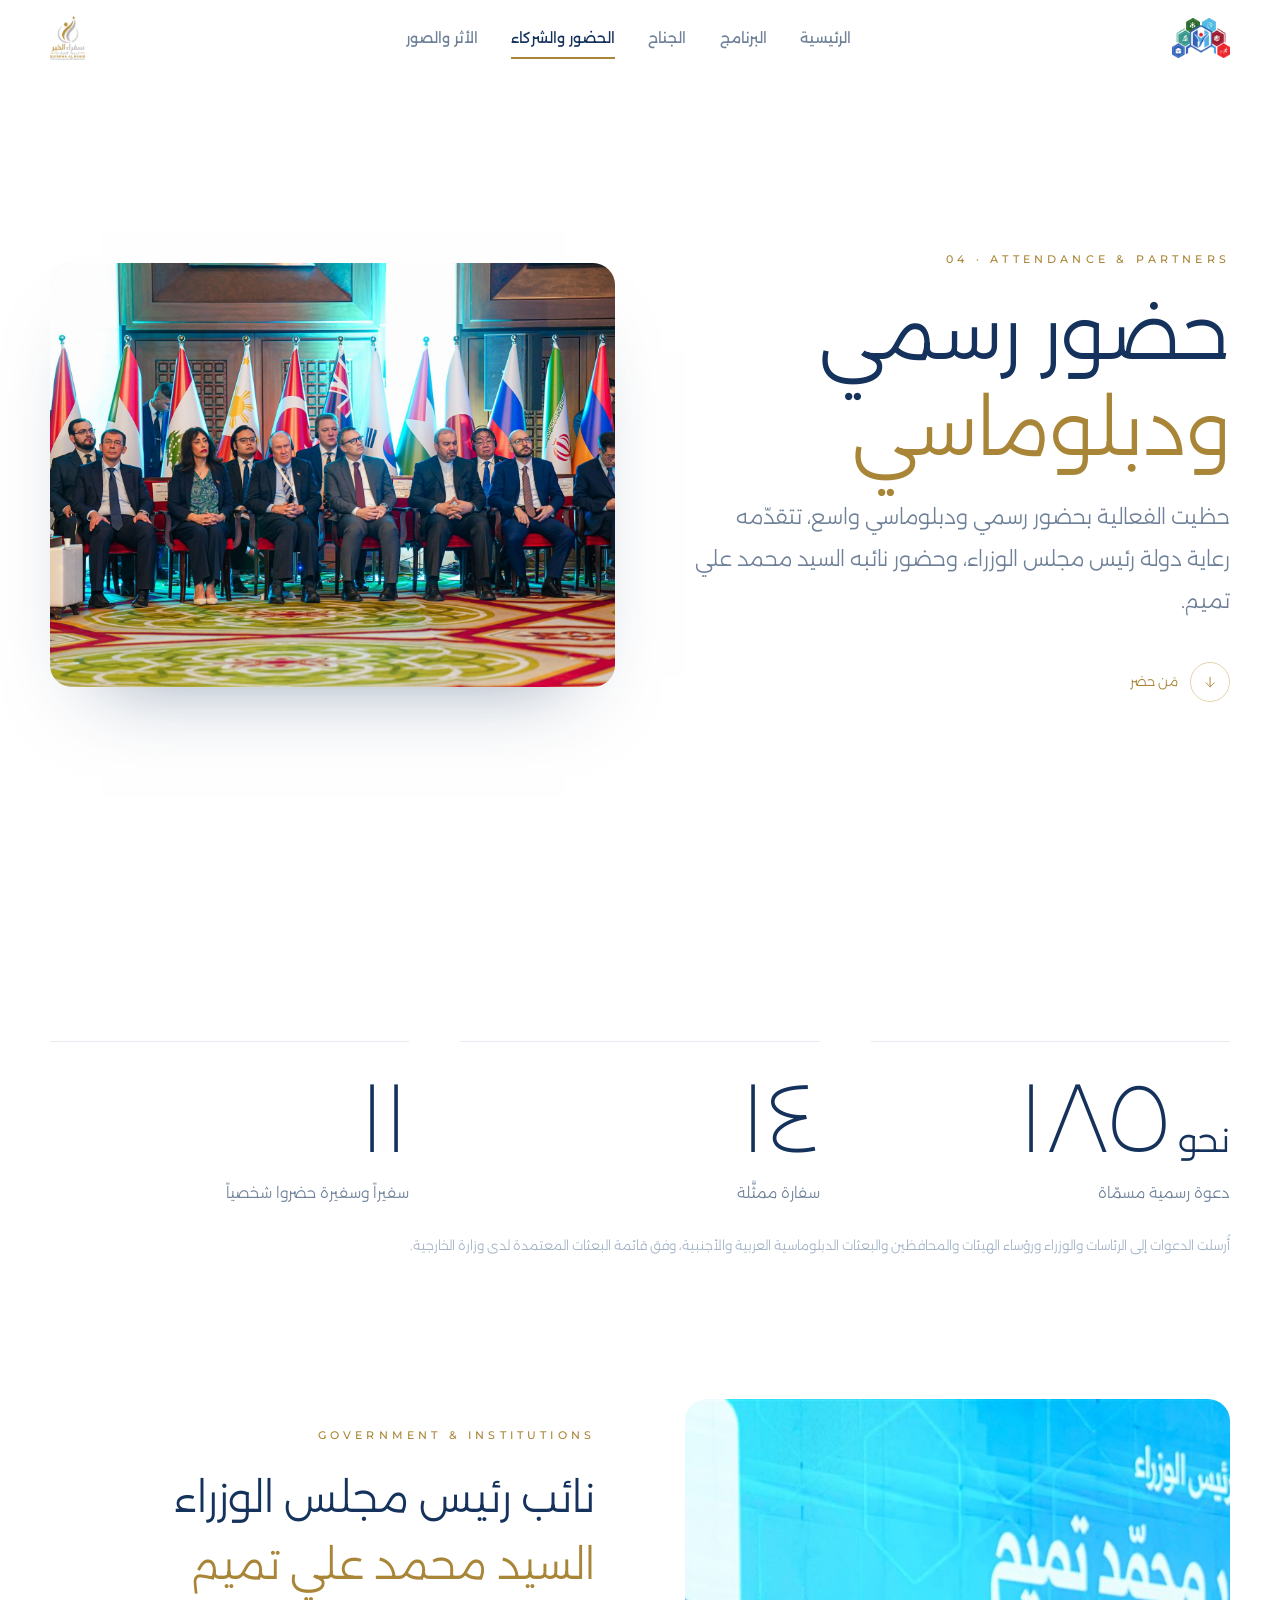
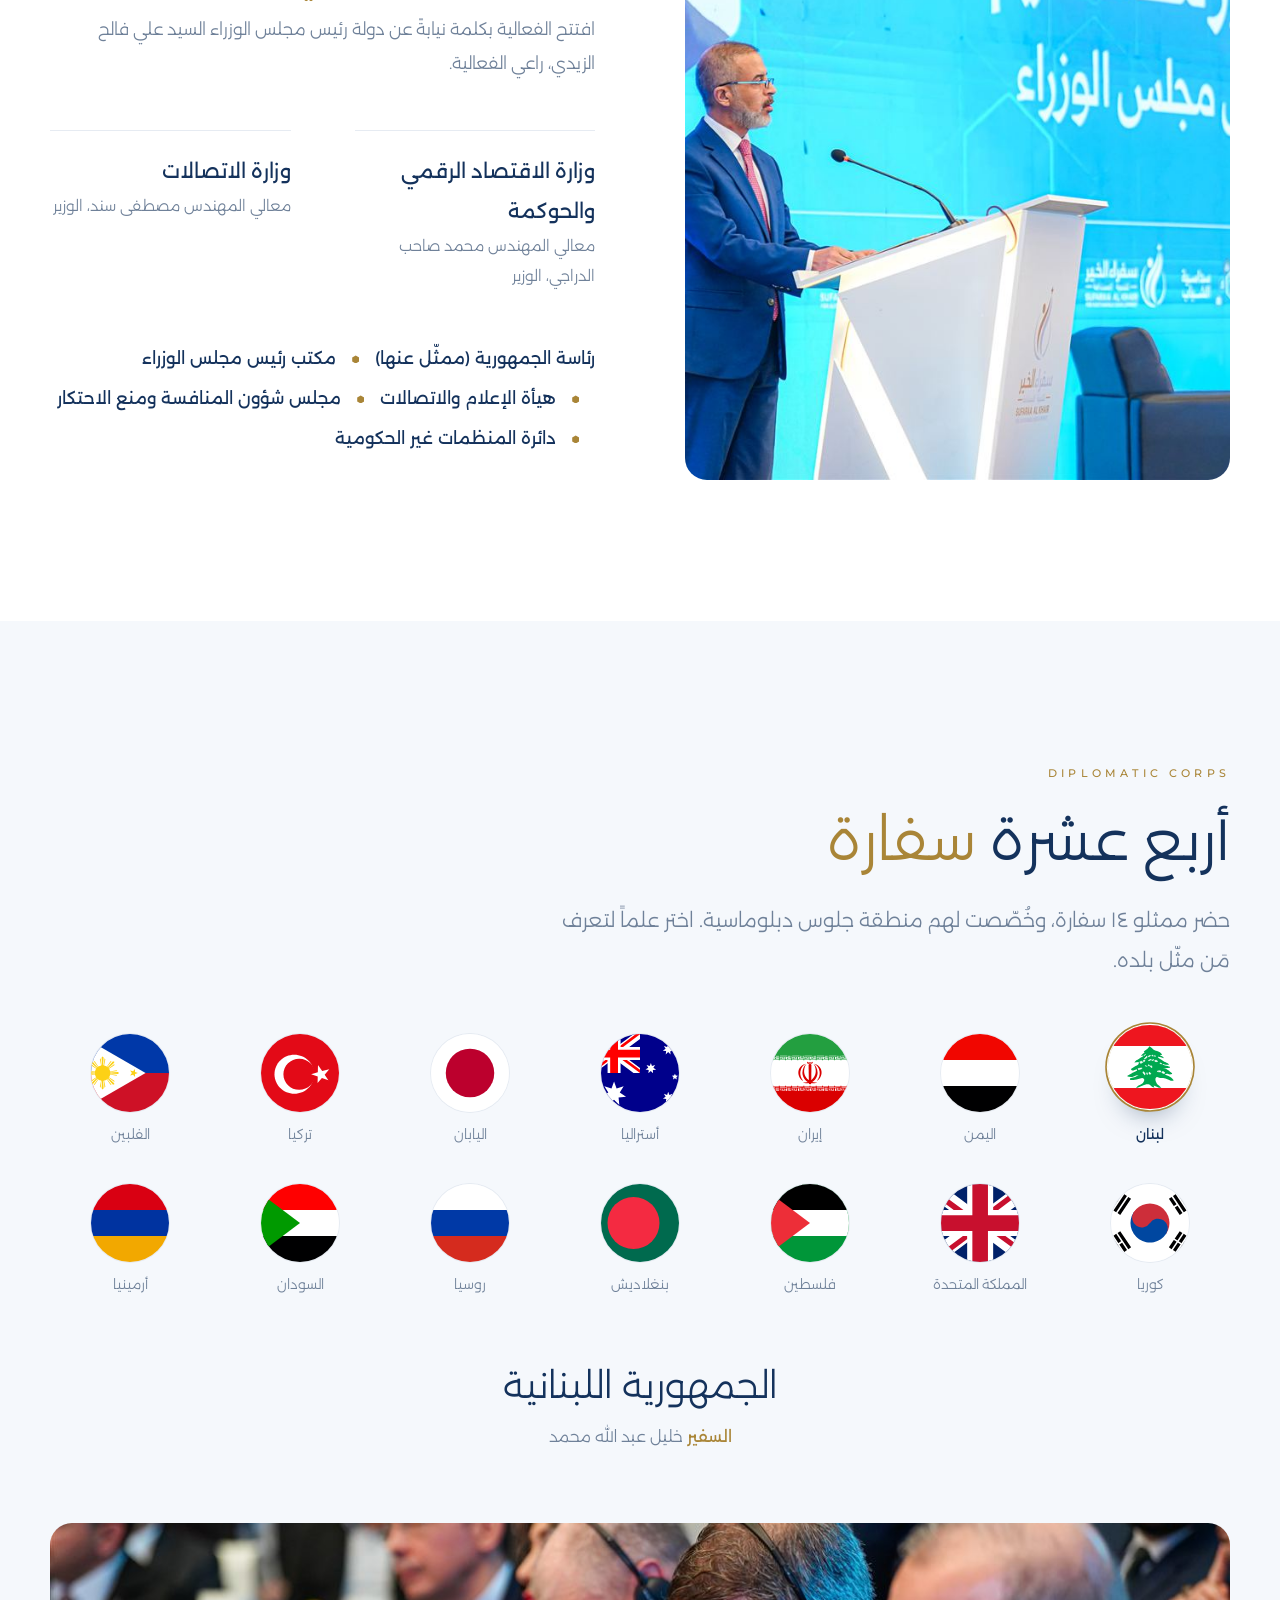
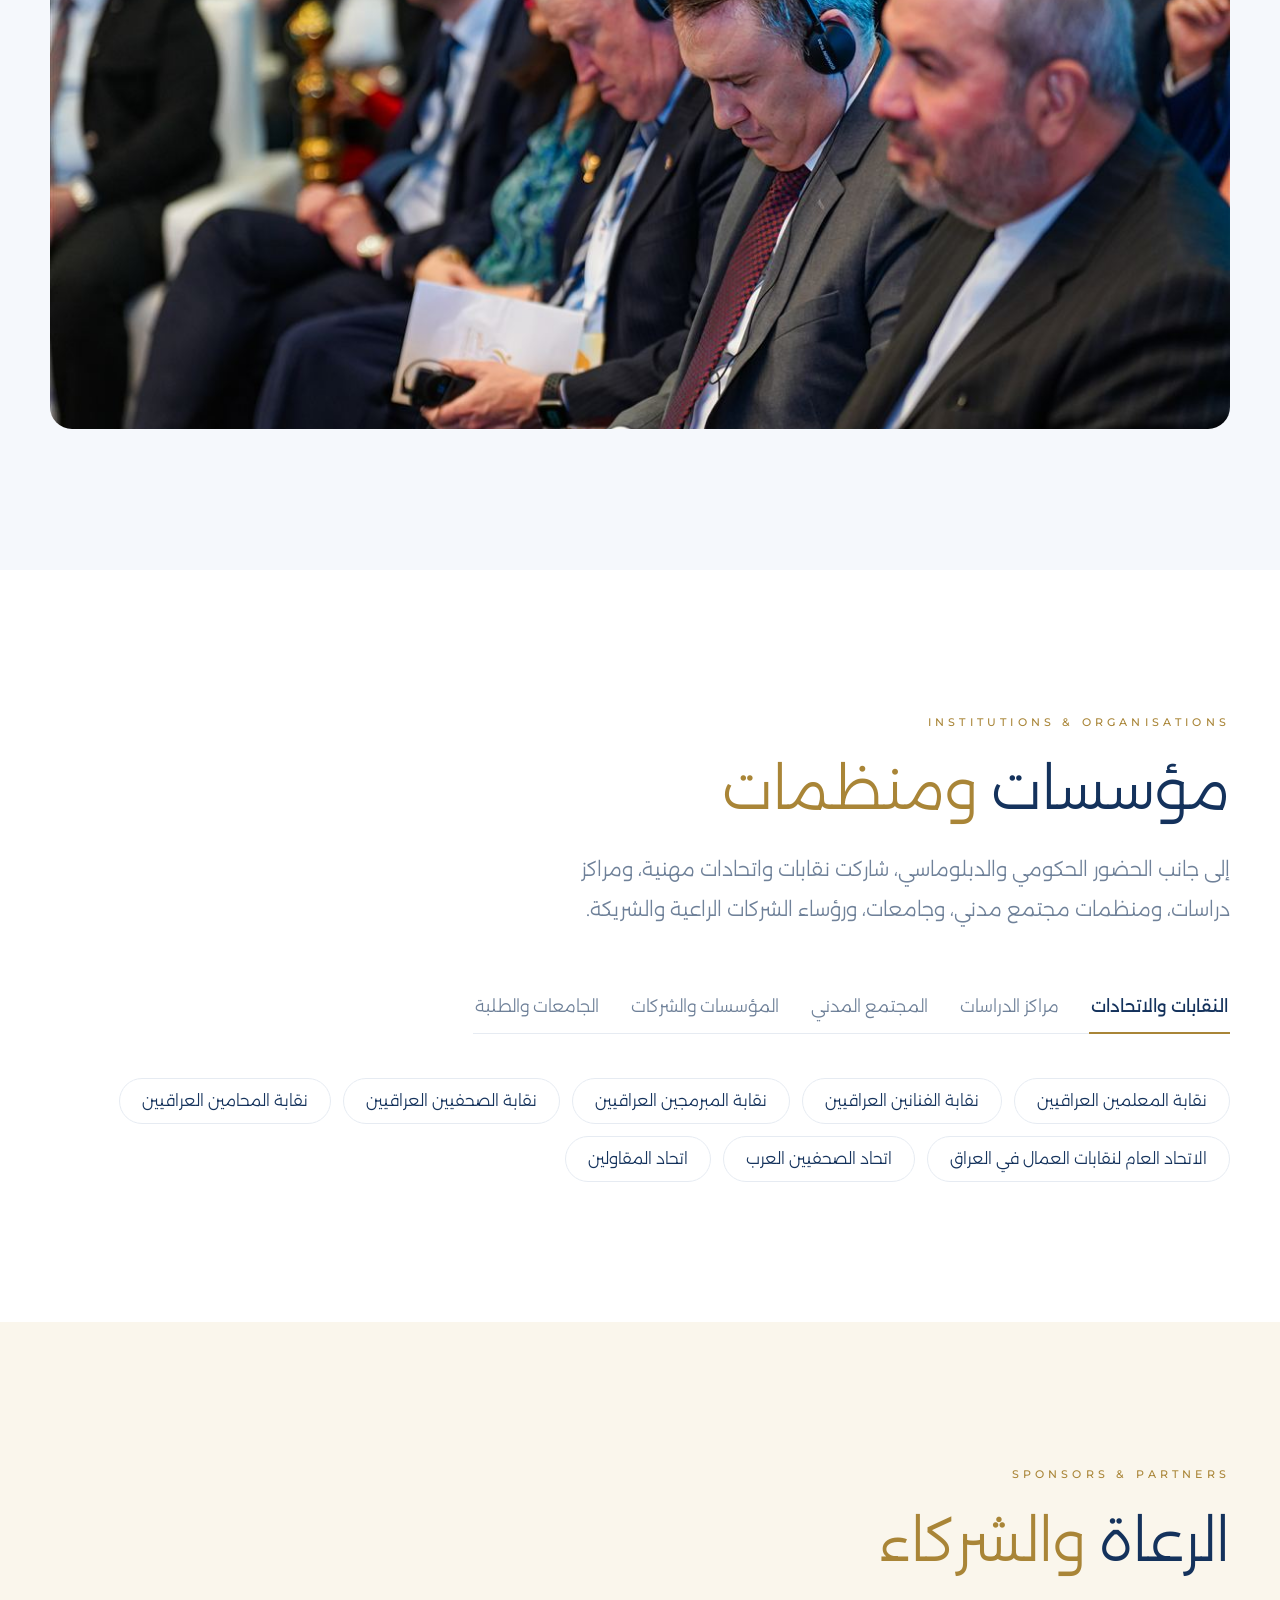
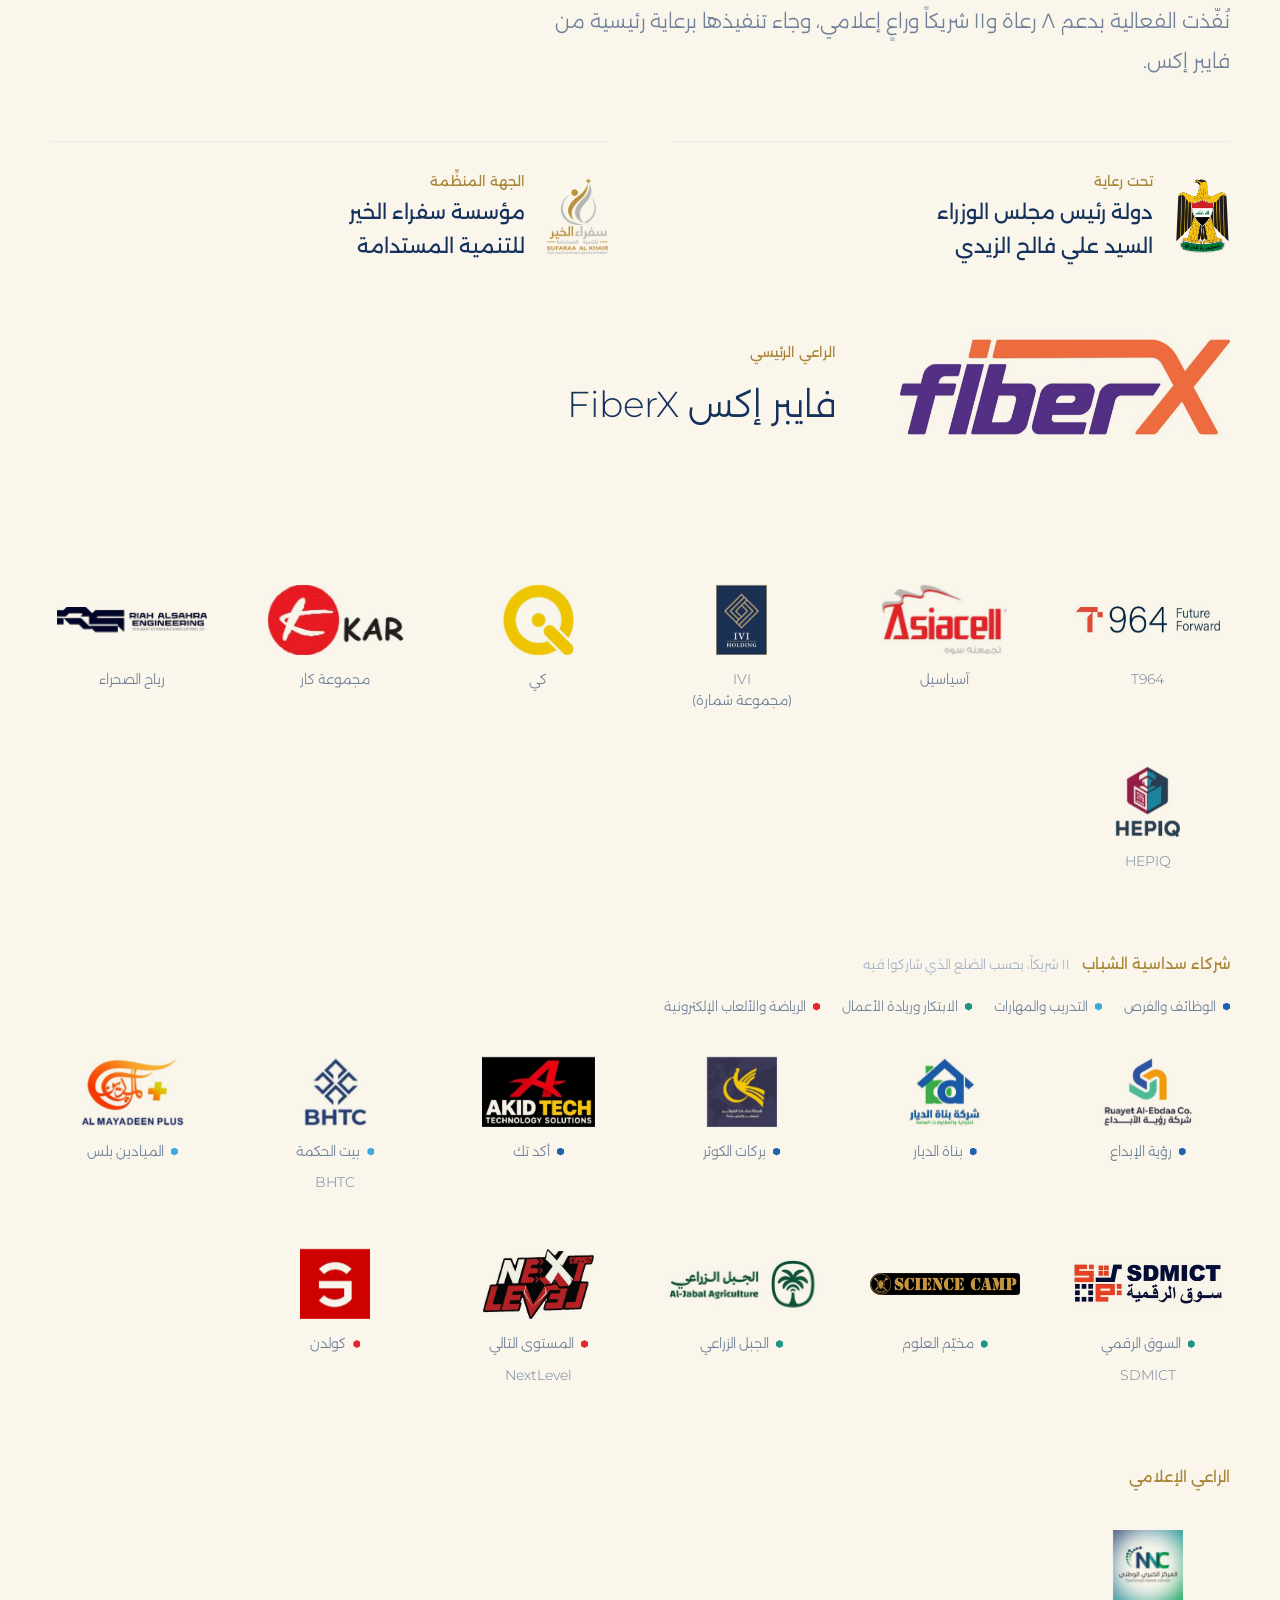
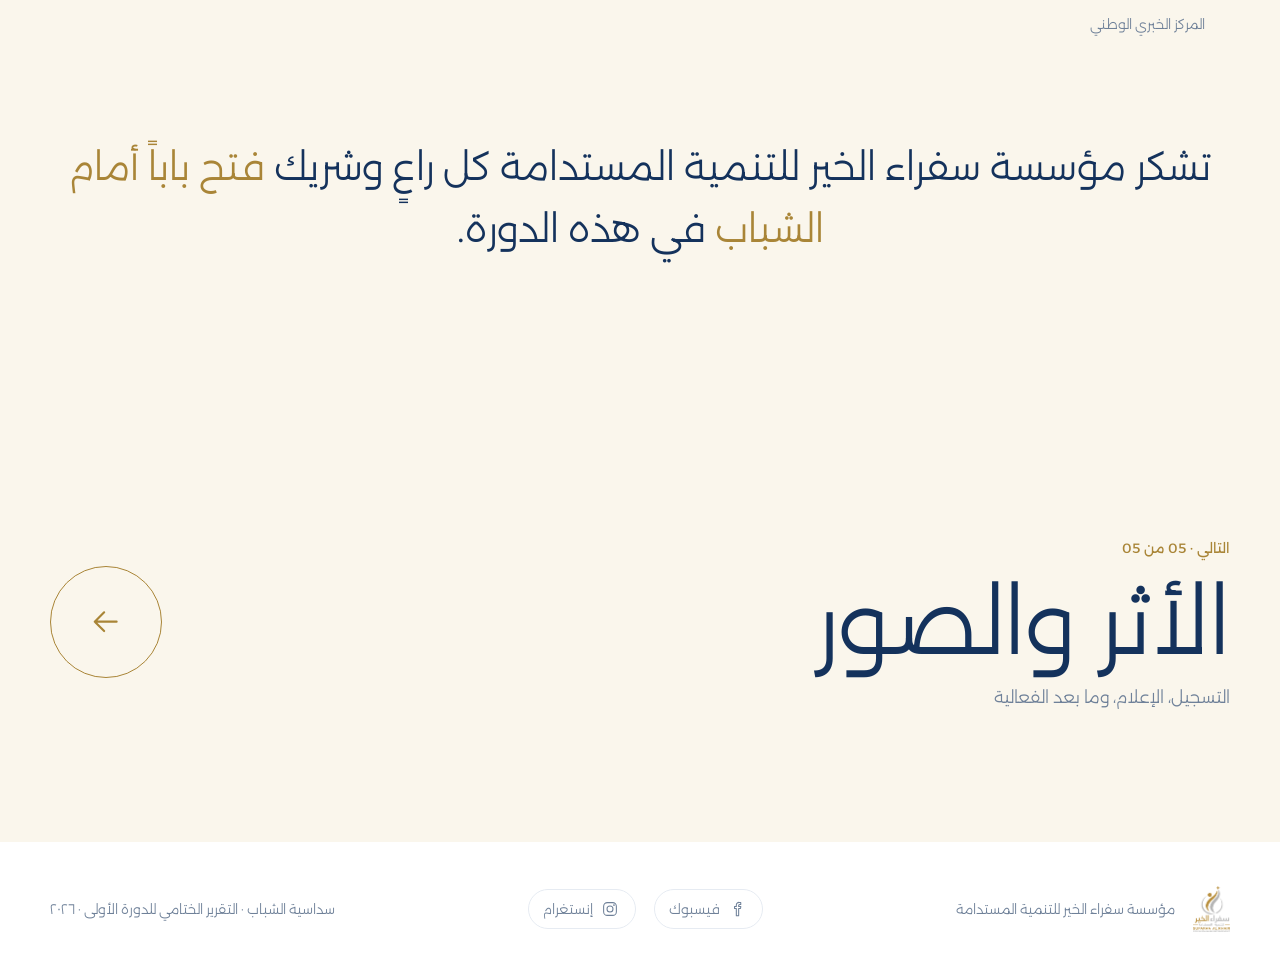
==== report/people.html @ f7fc6d18 "Add final report preview under /report/ Five-page final report site for review. Not linked from the " ====
<!doctype html>
<html lang="ar" dir="rtl">
<head>
<meta charset="utf-8">
<meta name="robots" content="noindex, nofollow">
<meta name="viewport" content="width=device-width, initial-scale=1">
<title>الحضور والشركاء · سداسية الشباب – التقرير الختامي</title>
<meta name="description" content="التقرير الختامي للدورة الأولى من سداسية الشباب، ٦–٧ تشرين الثاني ٢٠٢٦، فندق الرشيد، بغداد. مؤسسة سفراء الخير للتنمية المستدامة.">
<meta property="og:title" content="سداسية الشباب – التقرير الختامي للدورة الأولى">
<meta property="og:image" content="https://hexagon-youth.github.io/report/report-assets/img/photos/p039.jpg">
<meta name="theme-color" content="#14325c">
<link rel="icon" href="report-assets/img/hexagon.png">
<link rel="stylesheet" href="report-assets/site.css">
</head>
<body>
<header class="top" id="top">
  <div class="wrap">
    <a class="logo" href="index.html" aria-label="سداسية الشباب"><img src="report-assets/img/hexagon.png" alt="سداسية الشباب"></a>
    <nav aria-label="صفحات التقرير"><a href="index.html">الرئيسية</a><a href="program.html">البرنامج</a><a href="pavilion.html">الجناح</a><a href="people.html" class="on" aria-current="page">الحضور والشركاء</a><a href="impact.html">الأثر والصور</a></nav>
    <img class="org" src="report-assets/img/sufaraa.png" alt="مؤسسة سفراء الخير للتنمية المستدامة">
    <button class="burger" id="burger" aria-label="القائمة"><svg class="ic" viewBox="0 0 24 24" aria-hidden="true"><path d="M4 7h16M4 12h16M4 17h16"/></svg></button>
  </div>
</header>
<div class="sheet" id="sheet">
  <button class="x" id="sheetx" aria-label="إغلاق"><svg class="ic" viewBox="0 0 24 24" aria-hidden="true"><path d="M6 6l12 12M18 6 6 18"/></svg></button>
  <a href="index.html"><i>01</i>الرئيسية</a><a href="program.html"><i>02</i>البرنامج</a><a href="pavilion.html"><i>03</i>الجناح</a><a href="people.html"><i>04</i>الحضور والشركاء</a><a href="impact.html"><i>05</i>الأثر والصور</a>
</div>
<main>

<section class="cover">
  <div class="wrap">
    <div>
      <span class="kick">04 · ATTENDANCE &amp; PARTNERS</span>
      <h1 style="font-size:clamp(40px,6vw,82px)">حضور رسمي <span class="g">ودبلوماسي</span></h1>
      <p class="lead">حظيت الفعالية بحضور رسمي ودبلوماسي واسع، تتقدّمه رعاية دولة رئيس مجلس الوزراء، وحضور نائبه السيد محمد علي تميم.</p>
      <a class="cue" href="#gov"><span><svg class="ic" viewBox="0 0 24 24" aria-hidden="true"><path d="M12 5v14M6 13l6 6 6-6"/></svg></span>مَن حضر</a>
    </div>
    <div class="media"><figure class="ph zoom r43 rv" data-cap="السلك الدبلوماسي في منطقة الجلوس المخصّصة له" tabindex="0"><img src="report-assets/img/photos/p038.jpg" alt="السلك الدبلوماسي في منطقة الجلوس المخصّصة له" loading="lazy"><figcaption>السلك الدبلوماسي في منطقة الجلوس المخصّصة له</figcaption></figure></div>
  </div>
</section>

<section style="padding-bottom:0">
  <div class="wrap">
    <div class="nums" style="--n:3">
      <div class="num rv"><div class="v"><small style="font-size:.36em">نحو </small><span data-count="185">١٨٥</span></div><div class="l">دعوة رسمية مسمّاة</div></div>
      <div class="num rv" style="--d:90ms"><div class="v"><span data-count="14">١٤</span></div><div class="l">سفارة ممثَّلة</div></div>
      <div class="num rv" style="--d:180ms"><div class="v"><span data-count="11">١١</span></div><div class="l">سفيراً وسفيرة حضروا شخصياً</div></div>
    </div>
    <p class="fine rv">أُرسلت الدعوات إلى الرئاسات والوزراء ورؤساء الهيئات والمحافظين والبعثات الدبلوماسية العربية والأجنبية، وفق قائمة البعثات المعتمدة لدى وزارة الخارجية.</p>
  </div>
</section>

<section id="gov">
  <div class="wrap split">
    <figure class="ph zoom r45 first rv" data-cap="كلمة نائب رئيس مجلس الوزراء في الافتتاح" tabindex="0"><img src="report-assets/img/photos/p045.jpg" alt="كلمة نائب رئيس مجلس الوزراء في الافتتاح" loading="lazy"><figcaption>كلمة نائب رئيس مجلس الوزراء في الافتتاح</figcaption></figure>
    <div class="txt">
      <span class="kick rv">GOVERNMENT &amp; INSTITUTIONS</span>
      <div class="dpm rv" style="margin-top:18px"><h3>نائب رئيس مجلس الوزراء<br><span style="color:var(--gold)">السيد محمد علي تميم</span></h3><p>افتتح الفعالية بكلمة نيابةً عن دولة رئيس مجلس الوزراء السيد علي فالح الزيدي، راعي الفعالية.</p></div>
      <div class="mins">
        <div class="rv"><h4>وزارة الاقتصاد الرقمي والحوكمة</h4><p>معالي المهندس محمد صاحب الدراجي، الوزير</p></div>
        <div class="rv" style="--d:100ms"><h4>وزارة الاتصالات</h4><p>معالي المهندس مصطفى سند، الوزير</p></div>
      </div>
      <ul class="inline rv"><li>رئاسة الجمهورية (ممثّل عنها)</li><li>مكتب رئيس مجلس الوزراء</li><li>هيأة الإعلام والاتصالات</li><li>مجلس شؤون المنافسة ومنع الاحتكار</li><li>دائرة المنظمات غير الحكومية</li></ul>
    </div>
  </div>
</section>

<section class="mist">
  <div class="wrap">
    <span class="kick rv">DIPLOMATIC CORPS</span>
    <h2 class="h rv" style="margin-top:14px">أربع عشرة <span class="g">سفارة</span></h2>
    <p class="sub rv">حضر ممثلو ١٤ سفارة، وخُصّصت لهم منطقة جلوس دبلوماسية. اختر علماً لتعرف مَن مثّل بلده.</p>
    <div class="flagrow rv" role="group" aria-label="السفارات">
      <button class="flag" aria-pressed="true" data-n="الجمهورية اللبنانية" data-r="السفير" data-m="خليل عبد الله محمد"><img src="report-assets/img/flags/lb.svg" alt="علم الجمهورية اللبنانية" loading="lazy"><span>لبنان</span></button><button class="flag" aria-pressed="false" data-n="الجمهورية اليمنية" data-r="السفير" data-m="الخضر أحمد مرمش"><img src="report-assets/img/flags/ye.svg" alt="علم الجمهورية اليمنية" loading="lazy"><span>اليمن</span></button><button class="flag" aria-pressed="false" data-n="الجمهورية الإسلامية الإيرانية" data-r="السفير" data-m="محمد كاظم آل صادق"><img src="report-assets/img/flags/ir.svg" alt="علم الجمهورية الإسلامية الإيرانية" loading="lazy"><span>إيران</span></button><button class="flag" aria-pressed="false" data-n="أستراليا" data-r="السفير" data-m="غلين مايلز"><img src="report-assets/img/flags/au.svg" alt="علم أستراليا" loading="lazy"><span>أستراليا</span></button><button class="flag" aria-pressed="false" data-n="اليابان" data-r="مدير القسم الاقتصادي" data-m="تاشيرو تاكاهيسا"><img src="report-assets/img/flags/jp.svg" alt="علم اليابان" loading="lazy"><span>اليابان</span></button><button class="flag" aria-pressed="false" data-n="الجمهورية التركية" data-r="السفير" data-m="أنيل بورا إينان"><img src="report-assets/img/flags/tr.svg" alt="علم الجمهورية التركية" loading="lazy"><span>تركيا</span></button><button class="flag" aria-pressed="false" data-n="جمهورية الفلبين" data-r="السفير" data-m="تشارلي باكانيا مانانجان"><img src="report-assets/img/flags/ph.svg" alt="علم جمهورية الفلبين" loading="lazy"><span>الفلبين</span></button><button class="flag" aria-pressed="false" data-n="جمهورية كوريا" data-r="السفير" data-m="لي جون إيل"><img src="report-assets/img/flags/kr.svg" alt="علم جمهورية كوريا" loading="lazy"><span>كوريا</span></button><button class="flag" aria-pressed="false" data-n="المملكة المتحدة" data-r="ممثلان عن السفارة" data-m=""><img src="report-assets/img/flags/gb.svg" alt="علم المملكة المتحدة" loading="lazy"><span>المملكة المتحدة</span></button><button class="flag" aria-pressed="false" data-n="دولة فلسطين" data-r="السفيرة" data-m="سمر عوض الله"><img src="report-assets/img/flags/ps.svg" alt="علم دولة فلسطين" loading="lazy"><span>فلسطين</span></button><button class="flag" aria-pressed="false" data-n="جمهورية بنغلاديش الشعبية" data-r="السفير" data-m="اللواء محمد مقصود الحق"><img src="report-assets/img/flags/bd.svg" alt="علم جمهورية بنغلاديش الشعبية" loading="lazy"><span>بنغلاديش</span></button><button class="flag" aria-pressed="false" data-n="روسيا الاتحادية" data-r="السفير" data-m="تيمور بيتشاتكين، ومعه رئيس القسم القنصلي مارك كالينين"><img src="report-assets/img/flags/ru.svg" alt="علم روسيا الاتحادية" loading="lazy"><span>روسيا</span></button><button class="flag" aria-pressed="false" data-n="جمهورية السودان" data-r="القائم بالأعمال" data-m=""><img src="report-assets/img/flags/sd.svg" alt="علم جمهورية السودان" loading="lazy"><span>السودان</span></button><button class="flag" aria-pressed="false" data-n="جمهورية أرمينيا" data-r="السفير" data-m="روبين سوغويان"><img src="report-assets/img/flags/am.svg" alt="علم جمهورية أرمينيا" loading="lazy"><span>أرمينيا</span></button>
    </div>
    <div class="fdetail rv" id="fdetail" aria-live="polite"><h4>الجمهورية اللبنانية</h4><p>السفير <span>خليل عبد الله محمد</span></p></div>
    <div style="margin-top:70px"><figure class="ph zoom r21 rv" data-cap="دبلوماسيون يتابعون الجلسات" tabindex="0"><img src="report-assets/img/photos/p059.jpg" alt="دبلوماسيون يتابعون الجلسات" loading="lazy"><figcaption>دبلوماسيون يتابعون الجلسات</figcaption></figure></div>
  </div>
</section>

<section>
  <div class="wrap">
    <span class="kick rv">INSTITUTIONS &amp; ORGANISATIONS</span>
    <h2 class="h rv" style="margin-top:14px">مؤسسات <span class="g">ومنظمات</span></h2>
    <p class="sub rv" style="margin-bottom:50px">إلى جانب الحضور الحكومي والدبلوماسي، شاركت نقابات واتحادات مهنية، ومراكز دراسات، ومنظمات مجتمع مدني، وجامعات، ورؤساء الشركات الراعية والشريكة.</p>
    <div class="sw rv" data-sw="inst" style="flex-wrap:wrap"><button aria-pressed="true" data-t="0">النقابات والاتحادات</button><button aria-pressed="false" data-t="1">مراكز الدراسات</button><button aria-pressed="false" data-t="2">المجتمع المدني</button><button aria-pressed="false" data-t="3">المؤسسات والشركات</button><button aria-pressed="false" data-t="4">الجامعات والطلبة</button></div>
    <div data-pane="inst" data-t="0"><div class="tags"><span>نقابة المعلمين العراقيين</span><span>نقابة الفنانين العراقيين</span><span>نقابة المبرمجين العراقيين</span><span>نقابة الصحفيين العراقيين</span><span>نقابة المحامين العراقيين</span><span>الاتحاد العام لنقابات العمال في العراق</span><span>اتحاد الصحفيين العرب</span><span>اتحاد المقاولين</span></div></div><div data-pane="inst" data-t="1" hidden><div class="tags"><span>مركز العصر للدراسات واستطلاع الرأي العام</span><span>مركز الرفد للبحوث</span><span>مركز البحوث للدراسات</span></div></div><div data-pane="inst" data-t="2" hidden><div class="tags"><span>منظمة البناء الأخضر</span><span>منظمة الأمد للتنمية</span></div></div><div data-pane="inst" data-t="3" hidden><div class="tags"><span>المصرف العراقي للتجارة</span><span>الشركة العامة للاتصالات والمعلوماتية</span><span>شركة أمواج الدولية</span><span>شركة أفق السماء</span><span>شركة المشوار العالمي</span><span>شركة الظفر</span></div><p class="tabtxt" style="margin-top:26px">وحضر رؤساء وممثلو الشركات الراعية والشريكة التسع عشرة والراعي الإعلامي.</p></div><div data-pane="inst" data-t="4" hidden><p class="tabtxt" style="margin-top:0px">شاركت مجموعات طلابية من الجامعات، منها <b>كلية الآداب في جامعة بغداد</b>، ووصلت قوائم جماعية من الجامعات إلى فريق التسجيل قبل الفعالية.</p></div>
  </div>
</section>

<section class="sand">
  <div class="wrap">
    <span class="kick rv">SPONSORS &amp; PARTNERS</span>
    <h2 class="h rv" style="margin-top:14px">الرعاة <span class="g">والشركاء</span></h2>
    <p class="sub rv" style="margin-bottom:60px">نُفّذت الفعالية بدعم ٨ رعاة و١١ شريكاً وراعٍ إعلامي، وجاء تنفيذها برعاية رئيسية من فايبر إكس.</p>
    <div class="patrons">
      <div class="rv"><img src="report-assets/img/emblem.png" alt="شعار جمهورية العراق"><span><small>تحت رعاية</small><h4>دولة رئيس مجلس الوزراء<br>السيد علي فالح الزيدي</h4></span></div>
      <div class="rv" style="--d:120ms"><img src="report-assets/img/sufaraa.png" alt=""><span><small>الجهة المنظِّمة</small><h4>مؤسسة سفراء الخير<br>للتنمية المستدامة</h4></span></div>
    </div>
    <div class="mainsp rv"><img src="report-assets/img/logos/fiberx.jpg" alt="FiberX" style="mix-blend-mode:multiply"><div><small>الراعي الرئيسي</small><h4>فايبر إكس <span class="lat">FiberX</span></h4></div></div>
    <div class="glabel rv">رعاة سداسية الشباب <small>٨ رعاة</small></div>
    <div class="logos"><div class="logo1 rv"><div class="lw"><img src="report-assets/img/logos/t964.jpg" alt="" loading="lazy"></div><span><span class="lat">T964</span></span></div><div class="logo1 rv"><div class="lw"><img src="report-assets/img/logos/asiacell.jpg" alt="" loading="lazy"></div><span>آسياسيل</span></div><div class="logo1 rv"><div class="lw"><img src="report-assets/img/logos/ivi.jpg" alt="" loading="lazy"></div><span><span class="lat">IVI</span> (مجموعة شمارة)</span></div><div class="logo1 rv"><div class="lw"><img src="report-assets/img/logos/qi.jpg" alt="" loading="lazy"></div><span>كي</span></div><div class="logo1 rv"><div class="lw"><img src="report-assets/img/logos/kar.jpg" alt="" loading="lazy"></div><span>مجموعة كار</span></div><div class="logo1 rv"><div class="lw"><img src="report-assets/img/logos/riah.jpg" alt="" loading="lazy"></div><span>رياح الصحراء</span></div><div class="logo1 rv"><div class="lw"><img src="report-assets/img/logos/hepiq.jpg" alt="" loading="lazy"></div><span><span class="lat">HEPIQ</span></span></div></div>
    <div class="glabel rv">شركاء سداسية الشباب <small>١١ شريكاً، بحسب الضلع الذي شاركوا فيه</small></div>
    <div class="legend rv"><span><i style="--c:var(--p1)"></i>الوظائف والفرص</span><span><i style="--c:var(--p2)"></i>التدريب والمهارات</span><span><i style="--c:var(--p3)"></i>الابتكار وريادة الأعمال</span><span><i style="--c:var(--p5)"></i>الرياضة والألعاب الإلكترونية</span></div>
    <div class="logos"><div class="logo1 rv"><div class="lw"><img src="report-assets/img/logos/ruya.jpg" alt="" loading="lazy"></div><span><i style="--c:var(--p1)"></i>رؤية الإبداع</span></div><div class="logo1 rv"><div class="lw"><img src="report-assets/img/logos/bunat.jpg" alt="" loading="lazy"></div><span><i style="--c:var(--p1)"></i>بناة الديار</span></div><div class="logo1 rv"><div class="lw"><img src="report-assets/img/logos/barakat.jpg" alt="" loading="lazy"></div><span><i style="--c:var(--p1)"></i>بركات الكوثر</span></div><div class="logo1 rv"><div class="lw"><img src="report-assets/img/logos/akid.jpg" alt="" loading="lazy"></div><span><i style="--c:var(--p1)"></i>أكد تك</span></div><div class="logo1 rv"><div class="lw"><img src="report-assets/img/logos/bhtc.jpg" alt="" loading="lazy"></div><span><i style="--c:var(--p2)"></i>بيت الحكمة <span class="lat">BHTC</span></span></div><div class="logo1 rv"><div class="lw"><img src="report-assets/img/logos/mayadeen.jpg" alt="" loading="lazy"></div><span><i style="--c:var(--p2)"></i>الميادين بلس</span></div><div class="logo1 rv"><div class="lw"><img src="report-assets/img/logos/sdmict.jpg" alt="" loading="lazy"></div><span><i style="--c:var(--p3)"></i>السوق الرقمي <span class="lat">SDMICT</span></span></div><div class="logo1 rv"><div class="lw"><img src="report-assets/img/logos/sciencecamp.png" alt="" loading="lazy"></div><span><i style="--c:var(--p3)"></i>مخيّم العلوم</span></div><div class="logo1 rv"><div class="lw"><img src="report-assets/img/logos/jabal.jpg" alt="" loading="lazy"></div><span><i style="--c:var(--p3)"></i>الجبل الزراعي</span></div><div class="logo1 rv"><div class="lw"><img src="report-assets/img/logos/nextlevel.jpg" alt="" loading="lazy"></div><span><i style="--c:var(--p5)"></i>المستوى التالي <span class="lat">NextLevel</span></span></div><div class="logo1 rv"><div class="lw"><img src="report-assets/img/logos/golden.jpg" alt="" loading="lazy"></div><span><i style="--c:var(--p5)"></i>كولدن</span></div></div>
    <div class="glabel rv">الراعي الإعلامي</div>
    <div class="logos"><div class="logo1 rv"><div class="lw"><img src="report-assets/img/logos/nnc.jpg" alt="" loading="lazy"></div><span>المركز الخبري الوطني</span></div></div>
    <p class="display rv" style="margin-top:100px;text-align:center;font-size:clamp(22px,3vw,38px)">تشكر مؤسسة سفراء الخير للتنمية المستدامة كل راعٍ وشريك <span class="g">فتح باباً أمام الشباب</span> في هذه الدورة.</p>
  </div>
</section>
</main>
<a class="next" href="impact.html"><div class="wrap"><div><small>التالي · 05 من 05</small><h2>الأثر والصور</h2><p style="color:var(--ink2)">التسجيل، الإعلام، وما بعد الفعالية</p></div><span class="go"><svg class="ic" viewBox="0 0 24 24" aria-hidden="true"><path d="M19 12H5M11 6l-6 6 6 6"/></svg></span></div></a>
<footer class="foot"><div class="wrap">
  <div><img src="report-assets/img/sufaraa.png" alt=""><span>مؤسسة سفراء الخير للتنمية المستدامة</span></div>
  <div class="social "><a href="https://www.facebook.com/profile.php?id=61595991387448" target="_blank" rel="noopener" aria-label="فيسبوك"><svg class="ic" viewBox="0 0 24 24" aria-hidden="true"><path d="M14.2 8.6V7.2c0-.8.5-1.3 1.3-1.3H17V3.2h-2.2a3.6 3.6 0 0 0-3.7 3.7v1.7H8.7v2.8h2.4V21h3.1v-9.6h2.5l.4-2.8z"/></svg><span>فيسبوك</span></a><a href="https://www.instagram.com/sufaraa.alkhair.iq/" target="_blank" rel="noopener" aria-label="إنستغرام"><svg class="ic" viewBox="0 0 24 24" aria-hidden="true"><rect x="3.5" y="3.5" width="17" height="17" rx="5"/><circle cx="12" cy="12" r="4"/><circle cx="17.3" cy="6.7" r=".5"/></svg><span>إنستغرام</span></a></div>
  <span>سداسية الشباب · التقرير الختامي للدورة الأولى · ٢٠٢٦</span>
</div></footer>
<script src="report-assets/site.js"></script>
</body>
</html>
---- report/report-assets/site.css ----
/* Hexagon of Youth – final report website (five pages). Arabic RTL.
   Editorial edition: photo-led, one idea per screen, light type, wide margins. */
@font-face { font-family: 'AlexAr'; src: url(fonts/alexandria-arabic-wght-normal.woff2) format('woff2'); font-weight: 100 900; font-display: swap; }
@font-face { font-family: 'AlexLat'; src: url(fonts/alexandria-latin-wght-normal.woff2) format('woff2'); font-weight: 100 900; font-display: swap; }
@font-face { font-family: 'Mont'; src: url(fonts/montserrat-latin-wght-normal.woff2) format('woff2'); font-weight: 100 900; font-display: swap; }

:root {
  --blue: #1f5fae; --navy: #14325c; --ink: #2a4263; --ink2: #6f8199; --mute: #a3b3c7;
  --gold: #a98537; --gold-l: #e4d3ab; --sand: #faf6ec; --line: #e6ebf2; --mist: #f5f8fc;
  --p1: #1e63b0; --p2: #3ba9e2; --p3: #1b9486; --p4: #8c1f2e; --p5: #e5262b; --p6: #1f6a38;
  --ar: 'itf Qomra Arabic', 'AlexAr', 'AlexLat', system-ui, sans-serif;
  --hexv: polygon(50% 0, 100% 25%, 100% 75%, 50% 100%, 0 75%, 0 25%);
  --pad: clamp(76px, 11vw, 168px);
}
* { box-sizing: border-box; margin: 0; padding: 0; }
html { scroll-behavior: smooth; -webkit-text-size-adjust: 100%; overflow-x: clip; }
body { font-family: var(--ar); font-weight: 300; color: var(--ink); font-size: 17px; line-height: 2; background: #fff; overflow-x: hidden; animation: pagein .7s ease both; }
@keyframes pagein { from { opacity: 0; } }
img { max-width: 100%; display: block; }
button { font: inherit; color: inherit; cursor: pointer; border: 0; background: none; }
a { color: inherit; text-decoration: none; }
b, strong { font-weight: 500; color: var(--navy); }
h1, h2, h3, h4 { font-weight: 300; color: var(--navy); }
.lat { font-family: 'Mont', sans-serif; direction: ltr; unicode-bidi: isolate; }
.wrap { width: min(1180px, 100% - 48px); margin-inline: auto; }
.narrow { max-width: 40em; }
:focus-visible { outline: 2px solid var(--gold); outline-offset: 4px; border-radius: 6px; }
.ic { width: 1.2em; height: 1.2em; fill: none; stroke: currentColor; stroke-width: 1.4; stroke-linecap: round; stroke-linejoin: round; flex: none; }
[hidden] { display: none !important; }

/* ---------- top bar ---------- */
.top { position: fixed; inset: 0 0 auto 0; z-index: 50; transition: background .4s, box-shadow .4s; }
.top.solid { background: rgba(255, 255, 255, .94); backdrop-filter: blur(14px); -webkit-backdrop-filter: blur(14px); box-shadow: 0 1px 0 var(--line); }
.top .wrap { display: flex; align-items: center; height: 76px; gap: 20px; }
.top .logo img { height: 40px; width: auto; }
.top nav { display: flex; gap: clamp(14px, 2.6vw, 38px); margin-inline: auto; }
.top nav a { font-size: 14.5px; font-weight: 400; color: var(--ink2); padding: 6px 0; position: relative; transition: color .25s; }
.top nav a::after { content: ''; position: absolute; inset: auto 0 0 0; height: 1.5px; background: var(--gold); transform: scaleX(0); transform-origin: right; transition: transform .35s; }
.top nav a:hover { color: var(--navy); }
.top nav a:hover::after, .top nav a.on::after { transform: scaleX(1); }
.top nav a.on { color: var(--navy); }
.top .org { height: 44px; width: auto; }
.burger { display: none; width: 44px; height: 44px; margin-inline-start: auto; place-items: center; color: var(--navy); }
.burger .ic { width: 24px; height: 24px; }
.sheet { position: fixed; inset: 0; z-index: 70; background: #fff; display: flex; flex-direction: column; justify-content: center; padding: 0 34px; gap: 4px; opacity: 0; pointer-events: none; transition: opacity .35s; }
.sheet.open { opacity: 1; pointer-events: auto; }
.sheet a { display: flex; align-items: baseline; gap: 16px; font-size: 30px; font-weight: 300; color: var(--navy); padding: 12px 0; border-bottom: 1px solid var(--line); }
.sheet a i { font-family: 'Mont'; font-style: normal; font-size: 12px; font-weight: 500; letter-spacing: .2em; color: var(--gold); }
.sheet .x { position: absolute; top: 16px; left: 22px; width: 44px; height: 44px; display: grid; place-items: center; color: var(--navy); }
.sheet .x .ic { width: 26px; height: 26px; }

/* ---------- shared type ---------- */
.kick { font-family: 'Mont'; font-weight: 500; font-size: 11px; letter-spacing: .38em; color: var(--gold); direction: ltr; text-align: right; display: block; }
.display { font-size: clamp(27px, 4.2vw, 54px); line-height: 1.65; font-weight: 300; color: var(--navy); }
.display em { font-style: normal; color: var(--blue); font-weight: 400; }
.display .g { color: var(--gold); }
.h { font-size: clamp(30px, 4.6vw, 58px); line-height: 1.45; font-weight: 300; }
.h .g, .cover h1 .g { color: var(--gold); }
.sub { font-size: clamp(17px, 1.7vw, 20px); color: var(--ink2); max-width: 34em; margin-top: 18px; }
.rule { width: 46px; height: 1.5px; background: var(--gold); margin: 26px 0; }
section { padding: var(--pad) 0; position: relative; }
.mist { background: var(--mist); }
.sand { background: var(--sand); }
.rv { opacity: 0; transform: translateY(26px); transition: opacity .9s ease, transform .9s cubic-bezier(.2, .7, .2, 1); transition-delay: var(--d, 0ms); }
.rv.in { opacity: 1; transform: none; }

/* ---------- photos ---------- */
.ph { position: relative; overflow: hidden; border-radius: 22px; background: #e9eef5; }
.ph img { width: 100%; height: 100%; object-fit: cover; transition: transform 1.2s cubic-bezier(.2, .7, .2, 1); }
.ph.zoom { cursor: zoom-in; }
.ph.zoom:hover img { transform: scale(1.035); }
.ph figcaption, .cap { font-size: 13px; color: var(--ink2); line-height: 1.7; }
.ph figcaption { position: absolute; inset: auto 0 0 0; padding: 40px 20px 14px; color: #fff; background: linear-gradient(transparent, rgba(10, 26, 52, .62)); opacity: 0; transition: opacity .4s; }
.ph:hover figcaption, .ph:focus-visible figcaption { opacity: 1; }
.ph.hexv { border-radius: 0; clip-path: var(--hexv); }
.ph.hexv figcaption { display: none; }
.r32 { aspect-ratio: 3 / 2; } .r43 { aspect-ratio: 4 / 3; } .r11 { aspect-ratio: 1; } .r45 { aspect-ratio: 4 / 5; } .r21 { aspect-ratio: 21 / 9; } .r169 { aspect-ratio: 16 / 9; }
.cap { margin-top: 12px; }
.cap::before { content: ''; display: inline-block; width: 18px; height: 1px; background: var(--gold); vertical-align: middle; margin-inline-end: 10px; }

/* ---------- covers ---------- */
.cover { min-height: 100svh; display: grid; align-items: center; padding: 120px 0 70px; overflow: hidden; }
.cover .wrap { display: grid; grid-template-columns: 1fr 1.05fr; gap: clamp(30px, 6vw, 90px); align-items: center; }
.cover h1 { font-size: clamp(46px, 7.6vw, 104px); line-height: 1.25; font-weight: 300; margin-top: 14px; }
.cover .lead { font-size: clamp(17px, 1.8vw, 21px); color: var(--ink2); margin-top: 20px; max-width: 26em; }
.cover .meta { margin-top: 34px; font-size: 14.5px; color: var(--ink2); line-height: 2; }
.cover .meta b { display: block; font-size: 17px; font-weight: 400; color: var(--navy); }
.cover .ph { box-shadow: 0 40px 80px -50px rgba(20, 50, 92, .5); }
.cue { display: inline-flex; align-items: center; gap: 12px; margin-top: 40px; font-size: 13.5px; color: var(--gold); }
.cue span { width: 40px; height: 40px; border-radius: 50%; border: 1px solid var(--gold-l); display: grid; place-items: center; animation: bob 2.6s ease-in-out infinite; }
@keyframes bob { 50% { transform: translateY(6px); } }
/* home cover: honeycomb of photos, like the logo */
.hive { position: relative; width: 100%; aspect-ratio: 1 / .96; }
.hive .ph, .hive i { position: absolute; }
.hive .a { width: 56%; top: 20%; left: 22%; aspect-ratio: 1 / 1.1547; animation: float 9s ease-in-out infinite; }
.hive .b { width: 34%; top: 0; left: 4%; aspect-ratio: 1 / 1.1547; animation: float 10s ease-in-out -3s infinite; }
.hive .c { width: 30%; bottom: 0; left: 66%; aspect-ratio: 1 / 1.1547; animation: float 11s ease-in-out -6s infinite; }
.hive .c img { object-position: 14% 50%; }
.hive i { clip-path: var(--hexv); aspect-ratio: 1 / 1.1547; background: var(--c); opacity: .9; animation: float 8s ease-in-out var(--dl, 0s) infinite; }
@keyframes float { 50% { transform: translateY(-10px); } }

/* ---------- big numbers ---------- */
.nums { display: grid; grid-template-columns: repeat(var(--n, 4), 1fr); gap: clamp(20px, 4vw, 60px); }
.num { border-top: 1px solid var(--line); padding-top: 22px; }
.num .v { font-size: clamp(46px, 7.4vw, 104px); font-weight: 200; line-height: 1.15; color: var(--navy); white-space: nowrap; }
.num .v small { font-size: .42em; font-weight: 300; }
.num .l { font-size: 15px; color: var(--ink2); line-height: 1.8; margin-top: 6px; }
.nums.sm .num .v { font-size: clamp(36px, 5vw, 66px); }
.fine { font-size: 13px; color: var(--mute); margin-top: 26px; }

/* ---------- editorial list ---------- */
.elist { list-style: none; counter-reset: e; }
.elist li { counter-increment: e; display: grid; grid-template-columns: clamp(60px, 9vw, 120px) 1fr; gap: 10px; padding: clamp(22px, 3vw, 38px) 0; border-top: 1px solid var(--line); align-items: baseline; }
.elist li:last-child { border-bottom: 1px solid var(--line); }
.elist li::before { content: counter(e, decimal-leading-zero); font-family: 'Mont'; font-weight: 300; font-size: clamp(26px, 3.4vw, 44px); color: var(--gold); direction: ltr; text-align: right; line-height: 1.2; }
.elist h4 { font-size: clamp(19px, 2.2vw, 26px); font-weight: 400; line-height: 1.6; }
.elist p { color: var(--ink2); max-width: 44em; }
.split { display: grid; grid-template-columns: 1fr 1fr; gap: clamp(30px, 7vw, 110px); align-items: center; }
.split.start { align-items: start; }
.split .txt p + p { margin-top: 16px; }
.duo { display: grid; grid-template-columns: 1fr 1fr; gap: clamp(24px, 4vw, 60px); margin-top: 44px; }
.duo h4 { font-size: 15px; font-weight: 500; color: var(--gold); letter-spacing: .02em; }
.duo p { font-size: 18px; color: var(--navy); line-height: 1.9; }

/* ---------- home: chapter links ---------- */
.chapters { border-top: 1px solid var(--line); }
.chapters a { display: grid; grid-template-columns: 70px 1fr auto; gap: 20px; align-items: center; padding: clamp(26px, 3.6vw, 46px) 0; border-bottom: 1px solid var(--line); position: relative; transition: padding .45s cubic-bezier(.2, .7, .2, 1); }
.chapters a i { font-family: 'Mont'; font-style: normal; font-weight: 400; font-size: 13px; letter-spacing: .2em; color: var(--gold); direction: ltr; text-align: right; }
.chapters a h3 { font-size: clamp(26px, 4.4vw, 56px); line-height: 1.4; transition: color .3s; }
.chapters a p { color: var(--ink2); font-size: 15.5px; }
.chapters a .go { width: 54px; height: 54px; border-radius: 50%; border: 1px solid var(--gold-l); display: grid; place-items: center; color: var(--gold); transition: background .3s, color .3s, transform .45s; }
.chapters a .peek { position: absolute; left: 110px; top: 50%; width: 220px; aspect-ratio: 1 / 1.1547; clip-path: var(--hexv); transform: translateY(-50%) scale(.7) rotate(6deg); opacity: 0; transition: opacity .4s, transform .6s cubic-bezier(.2, .7, .2, 1); pointer-events: none; z-index: 2; }
.chapters a .peek img { width: 100%; height: 100%; object-fit: cover; }
.chapters a:hover { padding-inline-start: 22px; }
.chapters a:hover h3 { color: var(--blue); }
.chapters a:hover .go { background: var(--gold); color: #fff; transform: translateX(-8px); }
.chapters a:hover .peek { opacity: 1; transform: translateY(-50%) scale(1) rotate(0); }

/* ---------- timeline ---------- */
.tline { list-style: none; position: relative; }
.tline li { display: grid; grid-template-columns: 130px 1fr; gap: 26px; padding: 0 0 38px; position: relative; }
.tline li::before { content: ''; position: absolute; right: 130px; top: 12px; width: 9px; height: 9px; margin-right: 8.5px; border-radius: 50%; background: #fff; border: 1.5px solid var(--gold); z-index: 1; }
.tline li::after { content: ''; position: absolute; right: 143px; top: 22px; bottom: -12px; width: 1px; background: var(--line); }
.tline li:last-child::after { display: none; }
.tline time { font-family: 'Mont'; font-weight: 300; font-size: 22px; color: var(--navy); direction: ltr; text-align: right; line-height: 1.5; }
.tline time.q { font-size: 13px; color: var(--mute); letter-spacing: .1em; padding-top: 8px; }
.tline div { padding-inline-start: 26px; }
.tline h4 { font-size: 20px; font-weight: 400; line-height: 1.7; }
.tline p { color: var(--ink2); font-size: 16px; }
.quote { text-align: center; }
.quote blockquote { font-size: clamp(24px, 3.8vw, 48px); line-height: 1.8; font-weight: 200; color: var(--navy); max-width: 21em; margin: 0 auto; }
.quote cite { display: block; font-style: normal; font-size: 14px; color: var(--gold); margin-top: 26px; font-weight: 400; }
.quote .mark { font-family: 'Mont'; font-size: 80px; line-height: .6; color: var(--gold-l); display: block; margin-bottom: 20px; }

/* ---------- switch (tabs) ---------- */
.sw { display: inline-flex; gap: 28px; border-bottom: 1px solid var(--line); margin-bottom: 44px; }
.sw button { font-size: 17px; font-weight: 300; color: var(--ink2); padding: 10px 2px; position: relative; transition: color .25s; }
.sw button::after { content: ''; position: absolute; inset: auto 0 -1px 0; height: 1.5px; background: var(--gold); transform: scaleX(0); transition: transform .35s; }
.sw button[aria-pressed="true"] { color: var(--navy); font-weight: 400; }
.sw button[aria-pressed="true"]::after { transform: scaleX(1); }
.fade { animation: fade .6s ease both; }
@keyframes fade { from { opacity: 0; transform: translateY(12px); } }
.plain { list-style: none; }
.plain li { padding: 14px 0; border-bottom: 1px solid var(--line); font-size: 17px; }
.plain li:first-child { border-top: 1px solid var(--line); }
.guests { display: flex; flex-wrap: wrap; gap: 10px 34px; margin-top: 26px; }
.guests span { font-size: 16.5px; color: var(--navy); font-weight: 400; }
.guests span small { display: block; font-size: 13px; color: var(--ink2); font-weight: 300; }

/* ---------- photo strip (drag to scroll) ---------- */
.strip { display: flex; gap: 22px; overflow-x: auto; scroll-snap-type: x proximity; padding: 4px max(24px, calc((100vw - 1180px) / 2)) 26px; scrollbar-width: none; cursor: grab; }
.strip::-webkit-scrollbar { display: none; }
.strip.drag { cursor: grabbing; scroll-snap-type: none; }
.strip figure { flex: 0 0 min(72vw, 560px); scroll-snap-align: center; }
.strip figure .ph { aspect-ratio: 3 / 2; }
.strip figure:nth-child(even) { margin-top: 46px; }
.hint { font-size: 13px; color: var(--mute); display: flex; align-items: center; gap: 10px; }

/* ---------- workshops list ---------- */
.rows { border-top: 1px solid var(--line); }
.row { display: grid; grid-template-columns: 76px 1fr auto; gap: 18px; align-items: baseline; padding: 24px 0; border-bottom: 1px solid var(--line); transition: padding .4s, background .4s; }
.row:hover { padding-inline: 14px; background: var(--mist); }
.row .n { font-family: 'Mont'; font-weight: 300; font-size: 26px; color: var(--gold); direction: ltr; text-align: right; }
.row h4 { font-size: clamp(17px, 1.9vw, 21px); font-weight: 400; line-height: 1.7; }
.row .who { font-size: 14.5px; color: var(--ink2); }
.row .org { font-size: 13.5px; color: var(--ink2); border: 1px solid var(--line); border-radius: 999px; padding: 2px 16px; white-space: nowrap; background: #fff; }
.trio { display: grid; grid-template-columns: 1.5fr 1fr; gap: 22px; }
.trio .col { display: grid; gap: 22px; }

/* ---------- six pillars ---------- */
.pillars { display: grid; grid-template-columns: minmax(0, 520px) 1fr; gap: clamp(30px, 6vw, 96px); align-items: center; }
.comb { display: grid; grid-template-columns: repeat(3, 1fr); gap: 10px; padding-inline-end: 16.6%; }
.comb .pz:nth-child(n+4) { transform: translate(-52%, -27%); }
.pz { aspect-ratio: 1 / 1.1547; position: relative; transition: transform .5s cubic-bezier(.2, .7, .2, 1); }
.pz > span { position: absolute; inset: 0; clip-path: var(--hexv); background: color-mix(in srgb, var(--c) 11%, #fff); color: var(--c); display: flex; flex-direction: column; align-items: center; justify-content: center; gap: 4px; text-align: center; padding: 0 18%; transition: background .4s, color .4s; }
.pz .no { font-family: 'Mont'; font-weight: 500; font-size: 11px; letter-spacing: .14em; }
.pz .ic { width: 30px; height: 30px; }
.pz b { font-size: 13px; font-weight: 400; line-height: 1.5; color: inherit; }
.pz:hover > span { background: color-mix(in srgb, var(--c) 22%, #fff); }
.pz[aria-pressed="true"] > span { background: var(--c); color: #fff; }
.comb .pz[aria-pressed="true"]:nth-child(-n+3) { transform: scale(1.06); }
.comb .pz[aria-pressed="true"]:nth-child(n+4) { transform: translate(-52%, -27%) scale(1.06); }
.pd .no { font-family: 'Mont'; font-weight: 200; font-size: clamp(60px, 8vw, 110px); line-height: 1; color: var(--c); direction: ltr; text-align: right; display: block; }
.pd h3 { font-size: clamp(28px, 3.6vw, 46px); line-height: 1.5; }
.pd .en { font-family: 'Mont'; font-size: 11px; letter-spacing: .3em; color: var(--mute); direction: ltr; text-align: right; display: block; font-weight: 500; }
.pd p { margin-top: 18px; max-width: 34em; }
.pd .who { margin-top: 20px; font-size: 15px; color: var(--ink2); }
.pd .who b { font-weight: 400; color: var(--navy); }
.pd .stat { display: inline-block; margin-top: 20px; font-size: 15px; color: var(--c); font-weight: 400; border-top: 1px solid currentColor; padding-top: 8px; }
.pdph { margin-top: clamp(40px, 6vw, 80px); }

/* ---------- journey ---------- */
.steps { display: grid; grid-template-columns: repeat(4, 1fr); gap: clamp(18px, 3vw, 40px); counter-reset: s; }
.step { counter-increment: s; }
.step .ph { aspect-ratio: 4 / 5; }
.step h4 { font-size: 21px; font-weight: 400; margin-top: 18px; }
.step h4::before { content: counter(s, decimal-leading-zero); font-family: 'Mont'; font-weight: 400; font-size: 12px; letter-spacing: .2em; color: var(--gold); display: block; direction: ltr; text-align: right; }
.step p { font-size: 15px; color: var(--ink2); line-height: 1.9; }
.step:nth-child(even) { margin-top: 60px; }

/* ---------- people ---------- */
.dpm h3 { font-size: clamp(26px, 3.4vw, 42px); line-height: 1.6; }
.dpm p { color: var(--ink2); margin-top: 14px; max-width: 30em; }
.inline { list-style: none; display: flex; flex-wrap: wrap; gap: 6px 0; margin-top: 30px; }
.inline li { font-size: 17px; color: var(--navy); font-weight: 400; }
.inline li + li::before { content: ''; display: inline-block; width: 7px; height: 8px; background: var(--gold); clip-path: var(--hexv); margin: 0 16px; vertical-align: middle; }
.mins { display: grid; grid-template-columns: 1fr 1fr; gap: 0 clamp(24px, 5vw, 70px); margin-top: 50px; }
.mins div { border-top: 1px solid var(--line); padding: 20px 0; }
.mins h4 { font-size: 20px; font-weight: 400; }
.mins p { font-size: 15px; color: var(--ink2); }
.flagrow { display: grid; grid-template-columns: repeat(7, 1fr); gap: clamp(18px, 3vw, 40px) 10px; margin-top: 54px; }
.flag { display: flex; flex-direction: column; align-items: center; gap: 12px; text-align: center; }
.flag img { width: clamp(52px, 6.4vw, 78px); aspect-ratio: 1; border-radius: 50%; object-fit: cover; box-shadow: 0 0 0 1px var(--line); transition: transform .45s cubic-bezier(.2, .7, .2, 1), box-shadow .3s; }
.flag span { font-size: 13.5px; color: var(--ink2); line-height: 1.6; transition: color .3s; }
.flag:hover img, .flag[aria-pressed="true"] img { transform: translateY(-6px) scale(1.08); box-shadow: 0 0 0 1px #fff, 0 0 0 2.5px var(--gold), 0 18px 26px -16px rgba(20, 50, 92, .5); }
.flag[aria-pressed="true"] span { color: var(--navy); font-weight: 400; }
.fdetail { text-align: center; margin-top: 54px; min-height: 96px; }
.fdetail h4 { font-size: clamp(24px, 3vw, 36px); }
.fdetail p { color: var(--gold); font-size: 16px; font-weight: 400; }
.fdetail p span { color: var(--ink2); font-weight: 300; }
.tags { display: flex; flex-wrap: wrap; gap: 12px 12px; }
.tags span { font-size: 16px; border: 1px solid var(--line); border-radius: 999px; padding: 6px 22px; color: var(--navy); background: #fff; }
.tabtxt { font-size: 18px; max-width: 36em; }

/* ---------- sponsors ---------- */
.patrons { display: grid; grid-template-columns: 1fr 1fr; gap: clamp(24px, 5vw, 70px); }
.patrons div { display: flex; align-items: center; gap: 22px; border-top: 1px solid var(--line); padding-top: 26px; }
.patrons img { height: 76px; width: auto; }
.patrons small { display: block; font-size: 13.5px; color: var(--gold); font-weight: 400; }
.patrons h4 { font-size: 20px; font-weight: 400; line-height: 1.7; }
.mainsp { display: grid; grid-template-columns: auto 1fr; gap: clamp(24px, 5vw, 70px); align-items: center; margin-top: 70px; }
.mainsp img { width: clamp(180px, 26vw, 330px); }
.mainsp small { font-size: 13.5px; color: var(--gold); font-weight: 400; }
.mainsp h4 { font-size: clamp(24px, 3vw, 36px); }
.logos { display: grid; grid-template-columns: repeat(auto-fill, minmax(150px, 1fr)); gap: clamp(26px, 4vw, 54px) clamp(18px, 3vw, 40px); margin-top: 34px; }
.logo1 { text-align: center; }
.logo1 .lw { height: 78px; display: grid; place-items: center; transition: transform .45s cubic-bezier(.2, .7, .2, 1); }
.logo1 .lw img { max-height: 70px; max-width: 150px; object-fit: contain; }
.logo1:hover .lw { transform: translateY(-6px); }
.logo1 span { display: block; font-size: 13.5px; color: var(--ink2); margin-top: 10px; line-height: 1.6; }
.logo1 i { display: inline-block; width: 7px; height: 8px; clip-path: var(--hexv); background: var(--c); margin-inline-end: 7px; }
.glabel { font-size: 15px; color: var(--gold); font-weight: 400; margin-top: 76px; display: flex; align-items: baseline; gap: 12px; }
.glabel small { color: var(--mute); font-size: 13px; font-weight: 300; }
.legend { display: flex; flex-wrap: wrap; gap: 6px 22px; font-size: 13px; color: var(--ink2); margin-top: 14px; }
.legend i { display: inline-block; width: 7px; height: 8px; clip-path: var(--hexv); background: var(--c); margin-inline-end: 7px; }

/* ---------- impact ---------- */
.bars { display: grid; gap: 26px; margin-top: 10px; }
.bar .bl { display: flex; justify-content: space-between; align-items: baseline; font-size: 15px; color: var(--ink2); margin-bottom: 8px; }
.bar .bl b { font-size: 24px; font-weight: 300; color: var(--navy); }
.bar .tr { height: 3px; background: var(--line); border-radius: 3px; overflow: hidden; }
.bar .tr i { display: block; height: 100%; width: 0; background: var(--blue); border-radius: 3px; margin-inline-start: 0; transition: width 1.6s cubic-bezier(.2, .7, .2, 1); }
.bar.ref .tr i { background: var(--mute); }
.in .bar .tr i { width: var(--w); }
.road { display: grid; grid-template-columns: repeat(3, 1fr); gap: clamp(24px, 5vw, 70px); counter-reset: r; position: relative; }
.road::before { content: ''; position: absolute; top: 5px; inset-inline: 0; height: 1px; background: var(--gold-l); }
.road div { counter-increment: r; padding-top: 34px; position: relative; }
.road div::before { content: ''; position: absolute; top: 0; right: 0; width: 11px; height: 11px; border-radius: 50%; background: var(--gold); }
.road h4 { font-size: 24px; font-weight: 400; }
.road h4::before { content: counter(r, decimal-leading-zero); font-family: 'Mont'; font-size: 12px; letter-spacing: .2em; color: var(--gold); display: block; direction: ltr; text-align: right; font-weight: 500; }
.road p { color: var(--ink2); font-size: 16px; }
.mosaic { display: grid; grid-template-columns: repeat(4, 1fr); grid-auto-rows: clamp(120px, 15vw, 210px); gap: 14px; grid-auto-flow: dense; }
.mosaic .ph { border-radius: 16px; }
.mosaic .w2 { grid-column: span 2; } .mosaic .h2 { grid-row: span 2; }

/* ---------- next page + footer ---------- */
.next { display: block; background: var(--sand); padding: clamp(70px, 10vw, 140px) 0; transition: background .5s; }
.next .wrap { display: flex; align-items: center; justify-content: space-between; gap: 30px; }
.next small { font-size: 13.5px; color: var(--gold); font-weight: 400; }
.next h2 { font-size: clamp(38px, 7vw, 96px); line-height: 1.3; transition: color .4s; }
.next .go { width: clamp(64px, 9vw, 112px); aspect-ratio: 1; border-radius: 50%; border: 1px solid var(--gold); display: grid; place-items: center; color: var(--gold); flex: none; transition: background .4s, color .4s, transform .6s cubic-bezier(.2, .7, .2, 1); }
.next .go .ic { width: 34%; height: 34%; }
.next:hover { background: #f6eedb; }
.next:hover h2 { color: var(--blue); }
.next:hover .go { background: var(--gold); color: #fff; transform: translateX(-14px); }
.foot { padding: 44px 0; font-size: 13.5px; color: var(--ink2); }
.foot .wrap { display: flex; align-items: center; justify-content: space-between; gap: 20px; flex-wrap: wrap; }
.foot img { height: 46px; width: auto; }
.foot div { display: flex; align-items: center; gap: 18px; }
.end { text-align: center; }
.end img.mark { width: min(260px, 60vw); margin: 0 auto 30px; }
.end h2 { font-size: clamp(30px, 5vw, 60px); }
.end p { font-size: 20px; color: var(--gold); }

/* ---------- lightbox ---------- */
.lb { position: fixed; inset: 0; z-index: 90; background: rgba(8, 18, 36, .94); display: grid; place-items: center; padding: 30px; animation: pagein .3s ease; }
.lb figure { max-width: min(1200px, 100%); }
.lb img { max-height: 82vh; border-radius: 10px; margin: 0 auto; }
.lb figcaption { color: #dfe7f2; text-align: center; margin-top: 14px; font-size: 14.5px; }
.lb button { position: absolute; top: 50%; width: 52px; height: 52px; margin-top: -26px; border-radius: 50%; border: 1px solid rgba(255, 255, 255, .35); color: #fff; display: grid; place-items: center; }
.lb .pv { right: 22px; } .lb .nx { left: 22px; } .lb .cl { top: 40px; left: 22px; }
.lb button:hover { background: rgba(255, 255, 255, .12); }

/* ?shot: show everything at once for screenshots */
.shot { scroll-behavior: auto; }
.shot body { animation: none; }
.shot .rv { opacity: 1; transform: none; transition: none; }
.shot .cover { min-height: 860px; }
.shot .bar .tr i { width: var(--w); transition: none; }
.shot .hive * { animation: none; }

/* ---------- responsive ---------- */
@media (max-width: 960px) {
  .top nav, .top .org { display: none; }
  .burger { display: grid; }
  .cover .wrap, .split, .pillars { grid-template-columns: 1fr; }
  .cover { padding-top: 110px; }
  .cover .media { order: -1; }
  .nums { grid-template-columns: repeat(2, 1fr); }
  .steps { grid-template-columns: repeat(2, 1fr); }
  .flagrow { grid-template-columns: repeat(4, 1fr); }
  .mosaic { grid-template-columns: repeat(2, 1fr); grid-auto-rows: 34vw; }
  .chapters a .peek { display: none; }
  .comb { width: 100%; max-width: 460px; margin: 0 auto; }
  .trio { grid-template-columns: 1fr; }
  .split .ph.first { order: -1; }
}
@media (max-width: 640px) {
  body { font-size: 16px; }
  .wrap { width: calc(100% - 40px); }
  .duo, .mins, .patrons, .road, .mainsp { grid-template-columns: 1fr; }
  .road::before, .road div::before { display: none; }
  .road div { padding-top: 0; }
  .chapters a { grid-template-columns: 40px 1fr auto; gap: 12px; }
  .chapters a .go { width: 42px; height: 42px; }
  .tline li { grid-template-columns: 76px 1fr; gap: 14px; }
  .tline li::before { right: 76px; } .tline li::after { right: 89px; }
  .tline time { font-size: 16px; } .tline div { padding-inline-start: 22px; }
  .row { grid-template-columns: 44px 1fr; }
  .row .org { grid-column: 2; justify-self: start; }
  .row .n { font-size: 20px; }
  .step:nth-child(even) { margin-top: 30px; }
  .strip figure { flex-basis: 82vw; } .strip figure:nth-child(even) { margin-top: 24px; }
  .sw { gap: 20px; } .sw button { font-size: 15.5px; }
  .flagrow { grid-template-columns: repeat(3, 1fr); }
  .next .wrap { align-items: flex-end; }
  .ph { border-radius: 16px; }
  .inline li { font-size: 15.5px; } .inline li + li::before { margin: 0 10px; }
  .elist li { grid-template-columns: 52px 1fr; }
  .foot .wrap { justify-content: center; text-align: center; }
}
@media (prefers-reduced-motion: reduce) { * { animation: none !important; transition: none !important; } .rv { opacity: 1; transform: none; } html { scroll-behavior: auto; } }
.logo1 img { mix-blend-mode: multiply; }
@media (max-width: 640px) { .pz b { display: none; } .pz .ic { width: 28px; height: 28px; } .pz .no { font-size: 10px; } .pillars { gap: 10px; } }
/* featured session on the programme page */
.feat { margin-bottom: 36px; }
.feat small { font-size: 13.5px; color: var(--gold); font-weight: 400; }
.feat h3 { font-size: clamp(21px, 2.5vw, 31px); line-height: 1.75; font-weight: 300; margin-top: 4px; }
.feat p { font-size: 16.5px; color: var(--navy); font-weight: 400; margin-top: 10px; }
.feat p span { color: var(--ink2); font-weight: 300; margin-inline-start: 8px; }

/* ---------- videos (open on Facebook) + social links ---------- */
.play { position: absolute; inset: 0; margin: auto; width: 64px; height: 64px; border-radius: 50%; background: rgba(255, 255, 255, .92); color: var(--navy); display: grid; place-items: center; box-shadow: 0 14px 30px -12px rgba(10, 26, 52, .6); transition: transform .45s cubic-bezier(.2, .7, .2, 1), background .3s, color .3s; }
.play .ic { width: 26px; height: 26px; margin-inline-end: -3px; }
.vid .ph em, .vfeat .ph em { position: absolute; bottom: 12px; left: 12px; font-style: normal; font-family: 'Mont'; font-size: 12px; font-weight: 500; color: #fff; background: rgba(10, 26, 52, .7); border-radius: 6px; padding: 1px 8px; direction: ltr; line-height: 1.8; }
.vid, .vfeat { display: block; }
.vid:hover .play, .vfeat:hover .play { transform: scale(1.12); background: var(--gold); color: #fff; }
.vid:hover .ph img, .vfeat:hover .ph img { transform: scale(1.04); }
.vfeat { display: grid; grid-template-columns: 1.35fr 1fr; gap: clamp(26px, 5vw, 70px); align-items: center; }
.vfeat .play { width: 88px; height: 88px; }
.vfeat .play .ic { width: 34px; height: 34px; }
.vfeat .vt small { font-size: 13.5px; color: var(--gold); font-weight: 400; display: block; }
.vfeat .vt h3 { font-size: clamp(21px, 2.5vw, 31px); line-height: 1.75; font-weight: 300; margin: 6px 0 18px; }
.vfeat .vt b, .more { display: inline-flex; align-items: center; gap: 8px; font-size: 15px; font-weight: 400; color: var(--gold); border-bottom: 1px solid var(--gold-l); padding-bottom: 3px; transition: gap .35s, color .3s; }
.vfeat:hover .vt b, .more:hover { gap: 14px; color: var(--navy); }
.vfeat .vt b .ic, .more .ic { width: 16px; height: 16px; transform: scaleX(-1); }
.vids { display: grid; grid-template-columns: repeat(3, 1fr); gap: clamp(30px, 4vw, 54px) clamp(18px, 3vw, 36px); margin: clamp(50px, 7vw, 96px) 0 50px; }
.vid .play { width: 54px; height: 54px; }
.vid .play .ic { width: 22px; height: 22px; }
.vid h4 { font-size: 19px; font-weight: 400; margin-top: 16px; line-height: 1.6; transition: color .3s; }
.vid p { font-size: 14.5px; color: var(--ink2); line-height: 1.85; }
.vid:hover h4 { color: var(--blue); }
.cues { display: flex; flex-wrap: wrap; gap: 8px 30px; }
.social { display: flex; align-items: center; gap: 10px; }
.social a { display: inline-flex; align-items: center; gap: 8px; height: 40px; padding: 0 16px 0 14px; border: 1px solid var(--line); border-radius: 999px; color: var(--ink2); font-size: 13.5px; transition: border-color .3s, color .3s, background .3s; }
.social a .ic { width: 18px; height: 18px; }
.social a:hover { border-color: var(--gold); color: var(--navy); background: #fff; }
.social.big { justify-content: center; margin-top: 14px; gap: 14px; }
.social.big a { height: 48px; padding: 0 22px 0 20px; font-size: 15px; background: #fff; }
@media (max-width: 960px) { .vfeat { grid-template-columns: 1fr; } .vids { grid-template-columns: repeat(2, 1fr); } }
@media (max-width: 640px) { .vids { grid-template-columns: 1fr; } .foot .wrap { flex-direction: column; } .vfeat .play { width: 70px; height: 70px; } }
.vid .ph, .vfeat .ph, .vfeat .vt { display: block; }
.more.sm { font-size: 13.5px; margin-top: 8px; border-bottom-color: transparent; }
.more.sm .ic { width: 14px; height: 14px; }

/* ---------- photo scene: a wide photo with a headline on it and hexagon figures on its edge ---------- */
.scene { position: relative; margin-bottom: clamp(64px, 8vw, 100px); }
.scene .ph { aspect-ratio: 2 / 1; box-shadow: 0 50px 90px -60px rgba(20, 50, 92, .55); }
.scene .ph img { object-position: 50% 22%; }
.scene .ph figcaption { display: none; }
.scene .veil { position: absolute; inset: 0; background: linear-gradient(to bottom, rgba(9, 24, 48, .62), rgba(9, 24, 48, .3) 30%, rgba(9, 24, 48, 0) 52%), radial-gradient(90% 100% at 100% 0, rgba(9, 24, 48, .78), rgba(9, 24, 48, .3) 46%, rgba(9, 24, 48, 0) 70%); pointer-events: none; }
.scene .over { position: absolute; top: clamp(22px, 4.2vw, 54px); right: clamp(22px, 4.4vw, 60px); max-width: min(32em, 64%); pointer-events: none; }
.scene .over .kick { color: var(--gold-l); }
.scene .over h3 { color: #fff; font-weight: 200; font-size: clamp(23px, 3.5vw, 46px); line-height: 1.5; margin-top: 8px; }
.scene .over p { font-size: clamp(12.5px, 1.2vw, 15px); color: rgba(255, 255, 255, .8); margin-top: 6px; line-height: 1.8; }
.scene > i { position: absolute; clip-path: var(--hexv); aspect-ratio: 1 / 1.1547; background: var(--c); opacity: .92; pointer-events: none; animation: float 8s ease-in-out var(--dl, 0s) infinite; }
.scene .hexes { position: absolute; left: clamp(14px, 4.4vw, 60px); bottom: 0; transform: translateY(50%); display: flex; gap: 10px; }
.hx { width: clamp(98px, 12.4vw, 148px); aspect-ratio: 1 / 1.1547; filter: drop-shadow(0 16px 22px rgba(13, 34, 66, .2)); opacity: 0; transform: translateY(22px) scale(.92); transition: opacity .8s ease, transform .9s cubic-bezier(.2, .7, .2, 1); transition-delay: calc(var(--k, 0) * 130ms + 350ms); }
.scene.in .hx { opacity: 1; transform: none; }
.hx > div { width: 100%; height: 100%; clip-path: var(--hexv); background: #fff; display: flex; flex-direction: column; align-items: center; justify-content: center; text-align: center; padding: 0 13%; }
.hx b { font-weight: 200; font-size: clamp(27px, 3.5vw, 44px); line-height: 1.25; color: var(--navy); }
.hx b + span { font-size: clamp(10.5px, 1vw, 12.5px); line-height: 1.5; color: var(--ink2); }
.shot .scene > i { animation: none; }
.shot .hx { opacity: 1; transform: none; transition: none; }
@media (max-width: 960px) { .scene .ph { aspect-ratio: 16 / 9; } }
@media (max-width: 640px) {
  .scene .ph { aspect-ratio: 1 / 1; }
  .scene .veil { background: linear-gradient(to bottom, rgba(9, 24, 48, .9), rgba(9, 24, 48, .52) 32%, rgba(9, 24, 48, 0) 56%); }
  .scene .over { left: 22px; max-width: none; }
  .scene .hexes { left: 50%; transform: translate(-50%, 50%); gap: 6px; }
  .scene > i { display: none; }
}
@media (prefers-reduced-motion: reduce) { .hx { opacity: 1; transform: none; } }

/* ---------- a word from the president: hexagon portrait beside a short signed text ---------- */
.word .wrap { display: grid; grid-template-columns: minmax(220px, .8fr) 1.3fr; gap: clamp(30px, 7vw, 110px); align-items: center; }
.prez { position: relative; width: 100%; max-width: 380px; aspect-ratio: 1 / 1.08; justify-self: center; }
.prez .ph { position: absolute; width: 82%; top: 4%; left: 9%; aspect-ratio: 1 / 1.1547; box-shadow: none; }
.prez .ph img { object-position: 0 50%; transform: scale(1.75); transform-origin: 67.3% 53.9%; }
.prez > i { position: absolute; clip-path: var(--hexv); aspect-ratio: 1 / 1.1547; background: var(--c); opacity: .92; animation: float 8s ease-in-out var(--dl, 0s) infinite; }
.word .txt p { max-width: 36em; }
.word .txt p + p { margin-top: 16px; }
.word .lede { font-size: clamp(20px, 2.3vw, 28px); line-height: 1.85; font-weight: 300; color: var(--navy); }
.sig { margin-top: 34px; padding-top: 22px; border-top: 1px solid var(--gold-l); display: inline-flex; flex-direction: column; min-width: 15em; }
.sig b { font-size: 20px; font-weight: 400; line-height: 1.7; }
.sig span { font-size: 14px; color: var(--gold); }
.word .more.sm { display: flex; width: fit-content; margin-top: 16px; }
.shot .prez > i { animation: none; }
@media (max-width: 960px) {
  .word .wrap { grid-template-columns: 1fr; gap: 34px; }
  .prez { max-width: 250px; }
}

.quote blockquote { text-wrap: balance; }
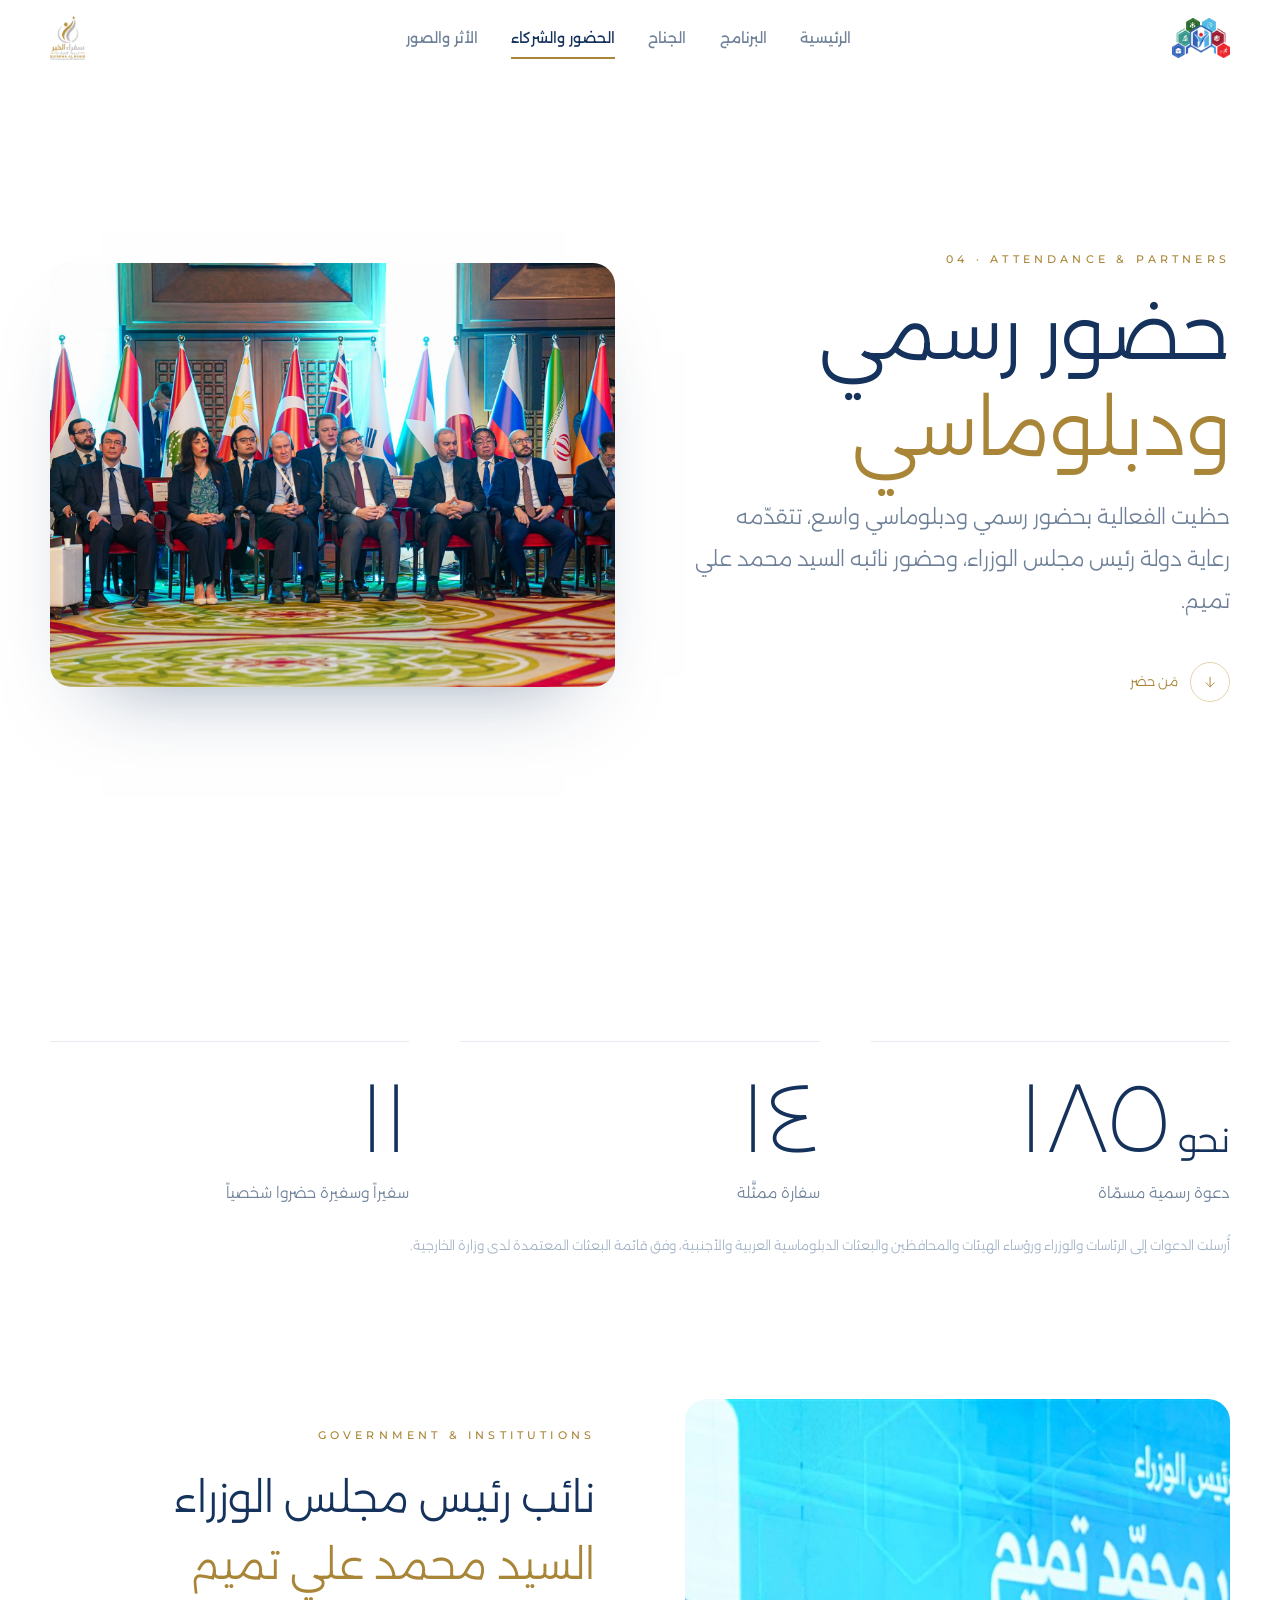
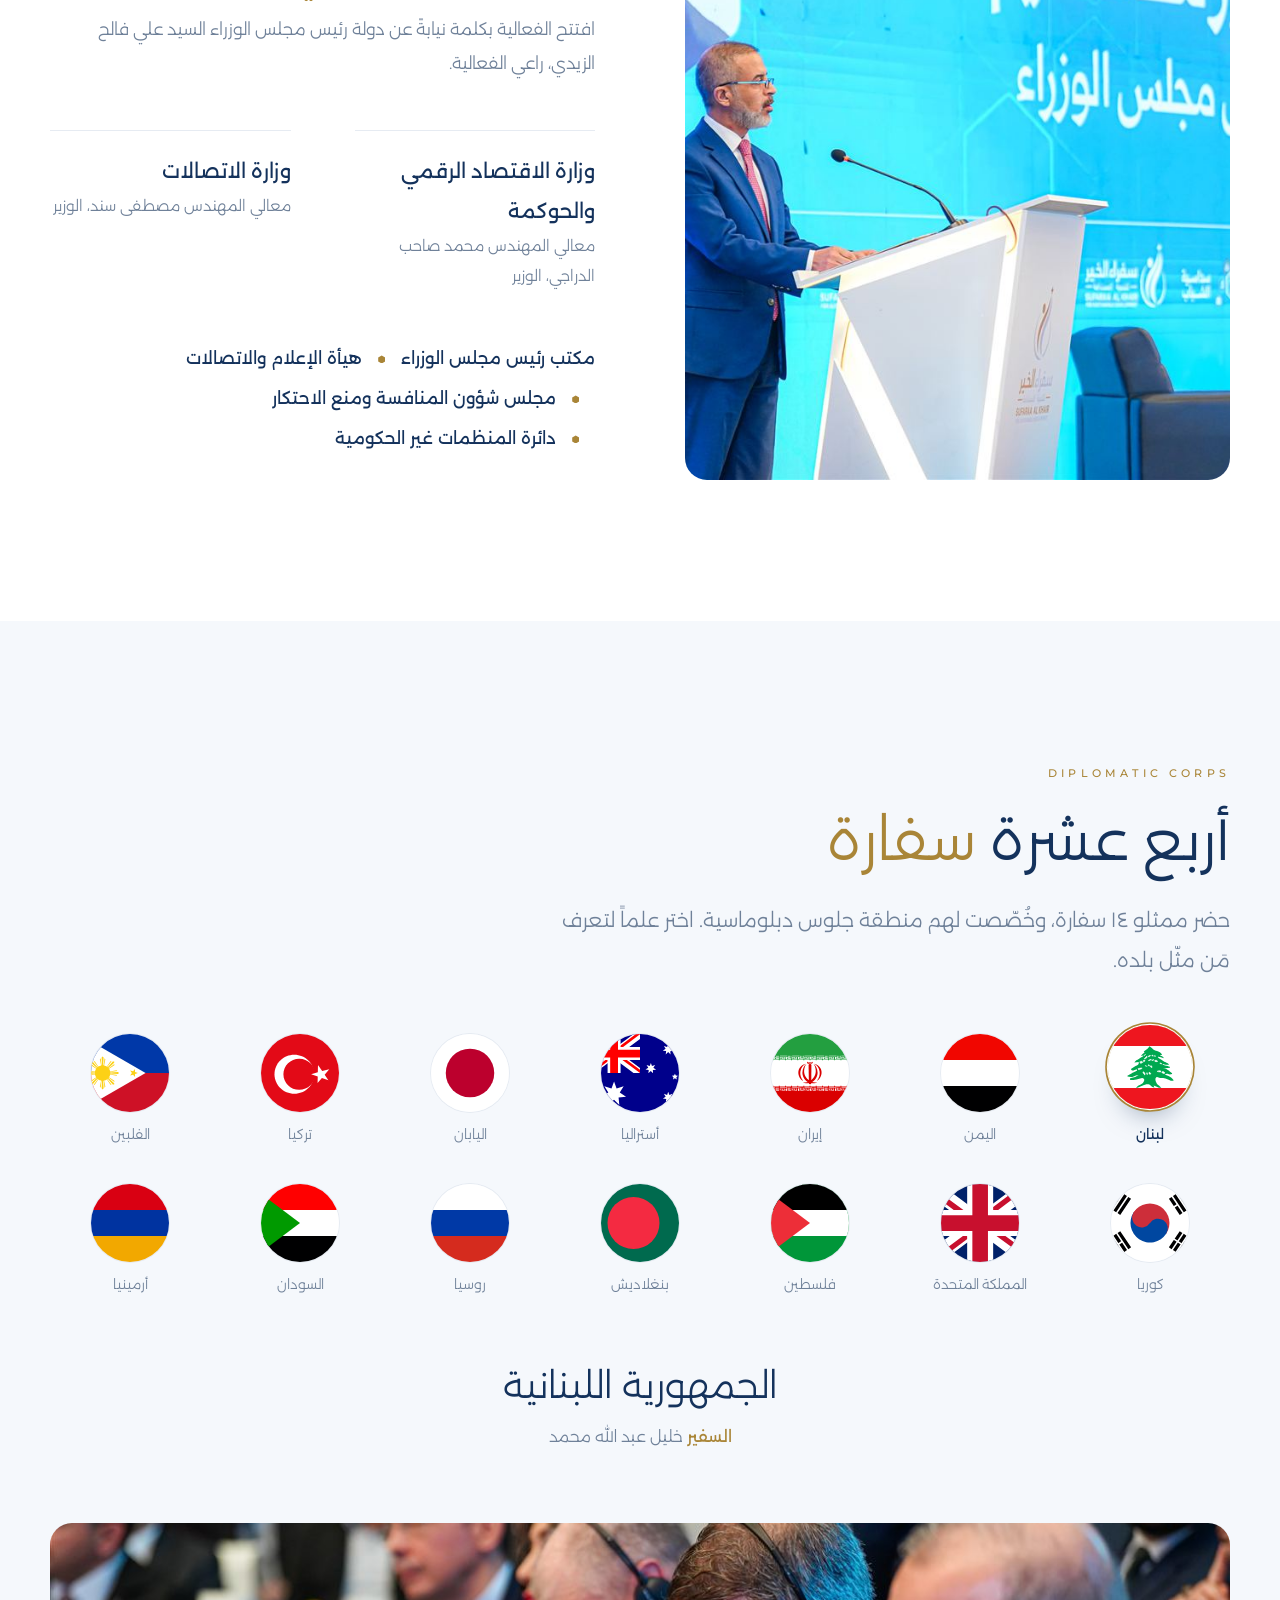
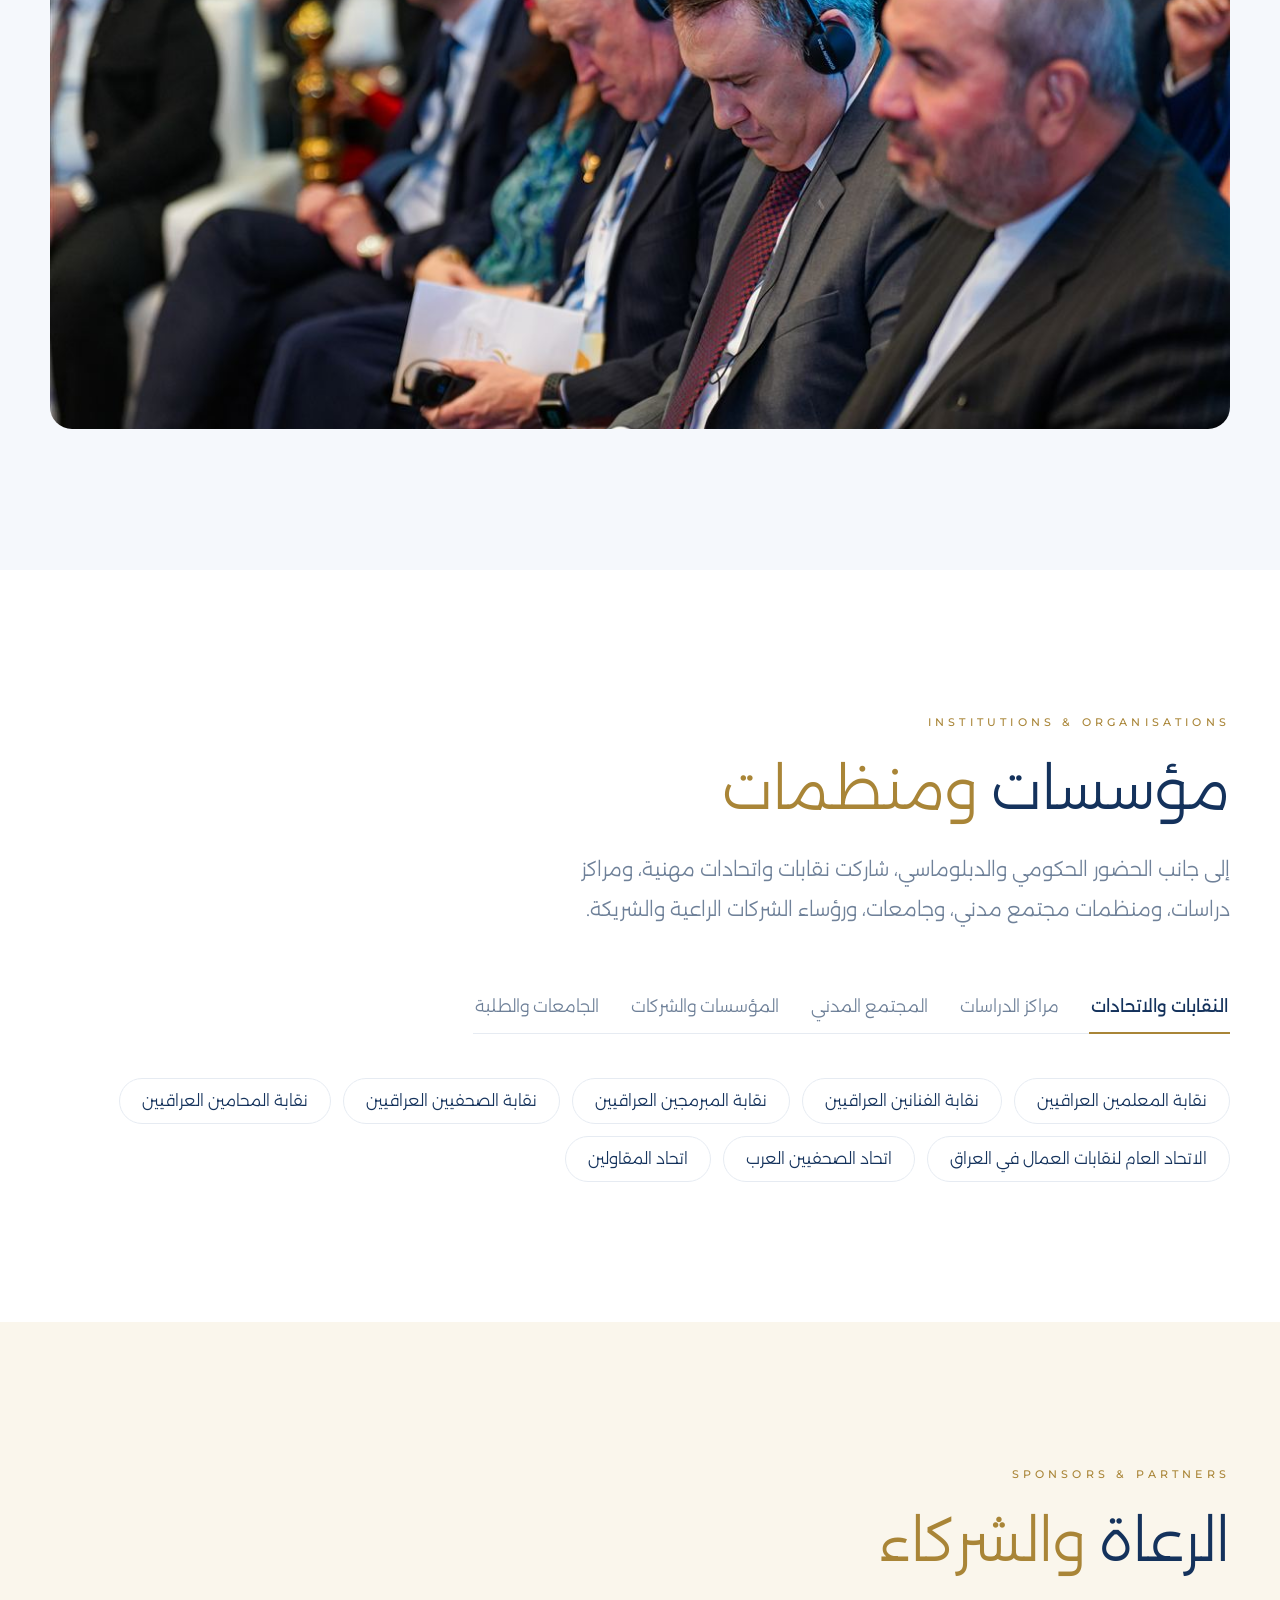
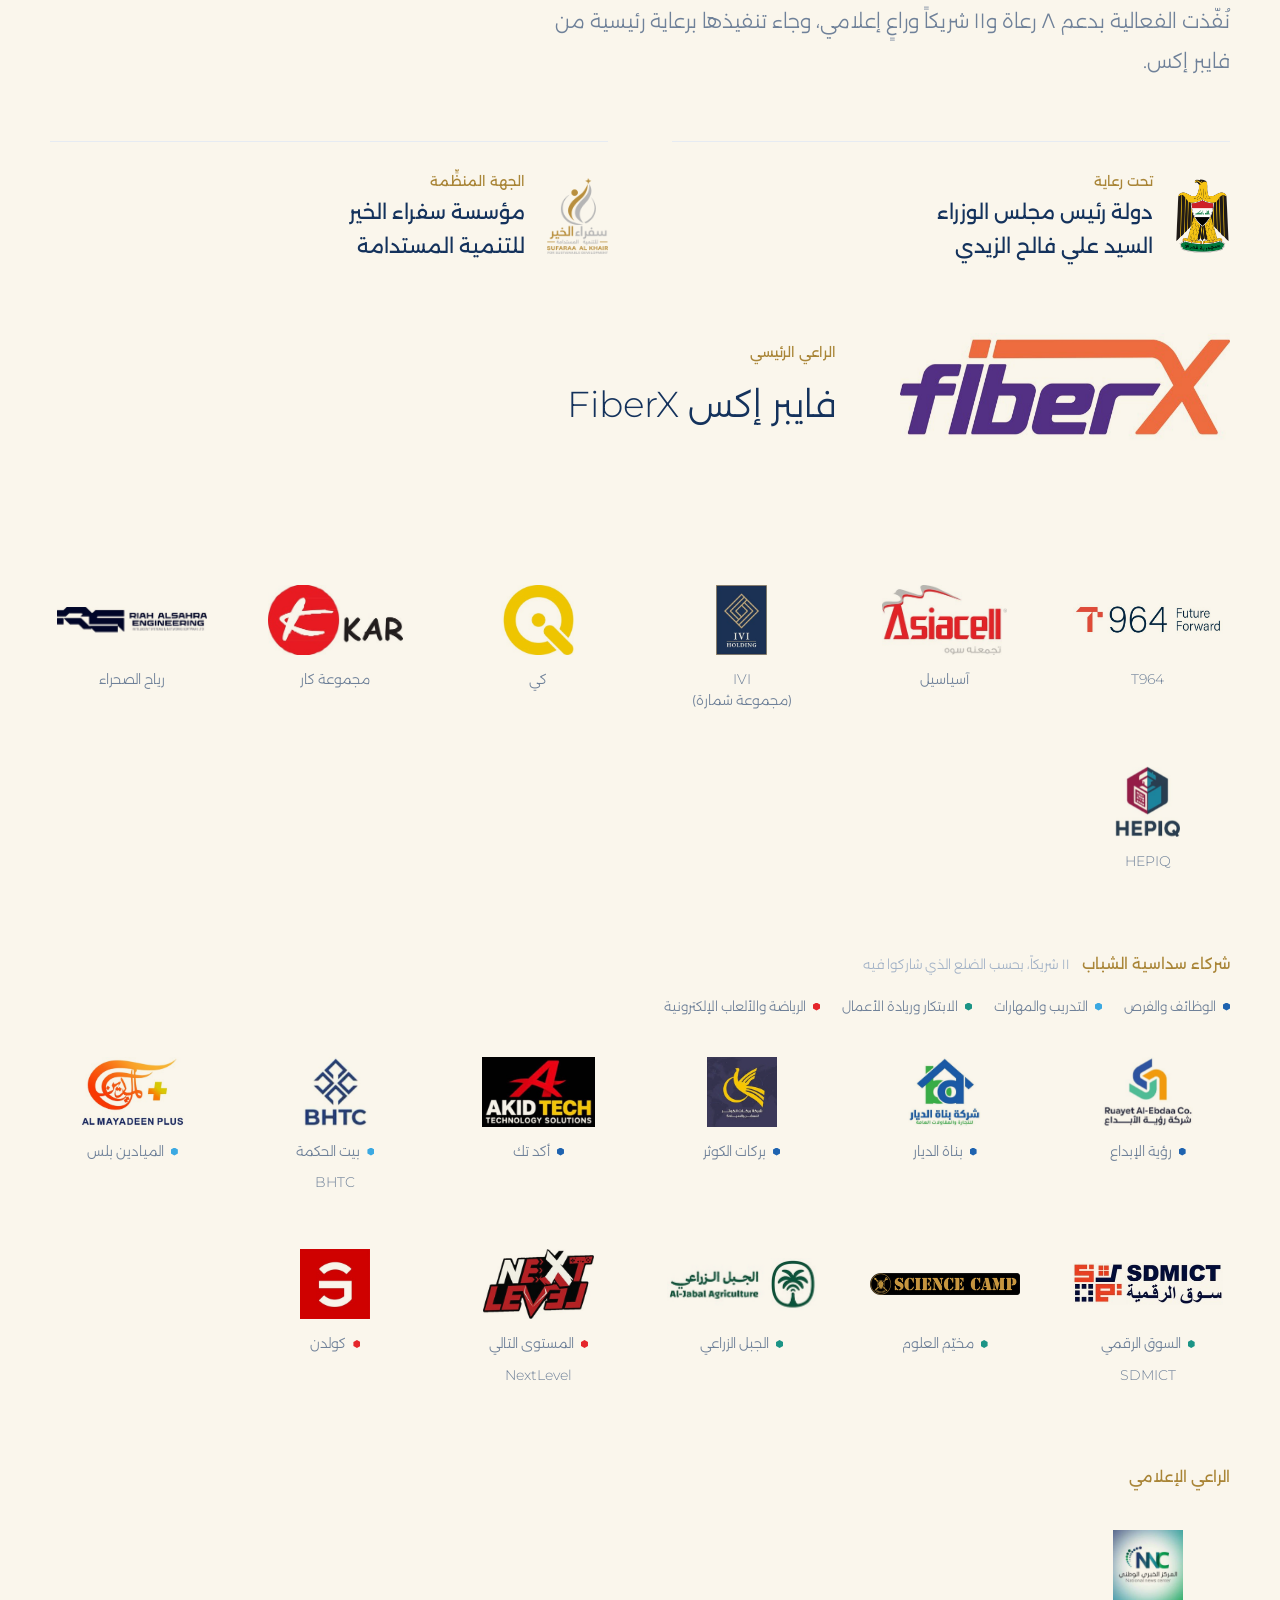
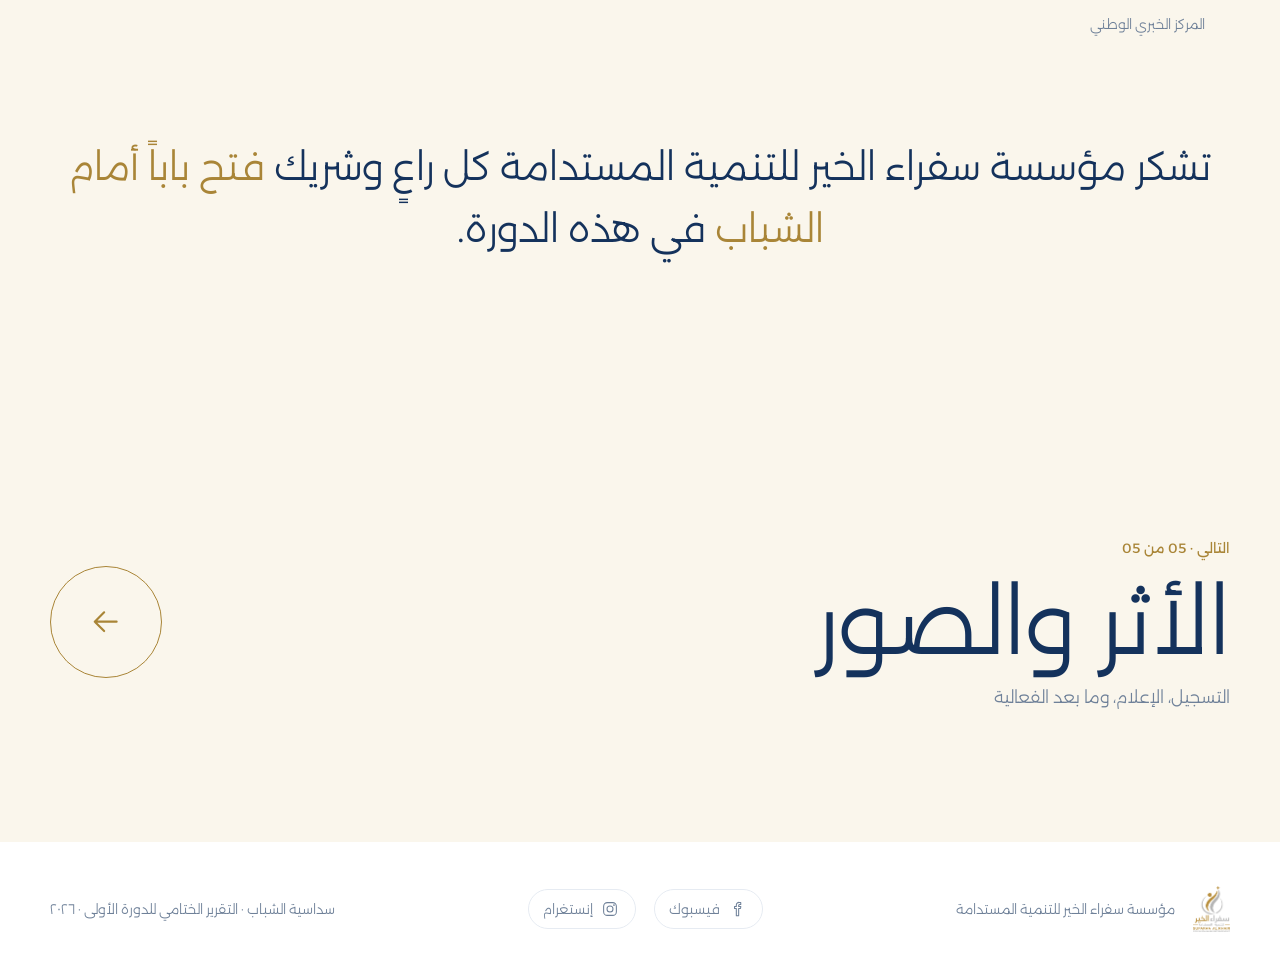
==== commit 8932a811: "Report preview: remove the Presidency of the Republic from the attendance list No representative att" ====
--- a/report/people.html
+++ b/report/people.html
@@ -60,7 +60,7 @@
         <div class="rv"><h4>وزارة الاقتصاد الرقمي والحوكمة</h4><p>معالي المهندس محمد صاحب الدراجي، الوزير</p></div>
         <div class="rv" style="--d:100ms"><h4>وزارة الاتصالات</h4><p>معالي المهندس مصطفى سند، الوزير</p></div>
       </div>
-      <ul class="inline rv"><li>رئاسة الجمهورية (ممثّل عنها)</li><li>مكتب رئيس مجلس الوزراء</li><li>هيأة الإعلام والاتصالات</li><li>مجلس شؤون المنافسة ومنع الاحتكار</li><li>دائرة المنظمات غير الحكومية</li></ul>
+      <ul class="inline rv"><li>مكتب رئيس مجلس الوزراء</li><li>هيأة الإعلام والاتصالات</li><li>مجلس شؤون المنافسة ومنع الاحتكار</li><li>دائرة المنظمات غير الحكومية</li></ul>
     </div>
   </div>
 </section>
